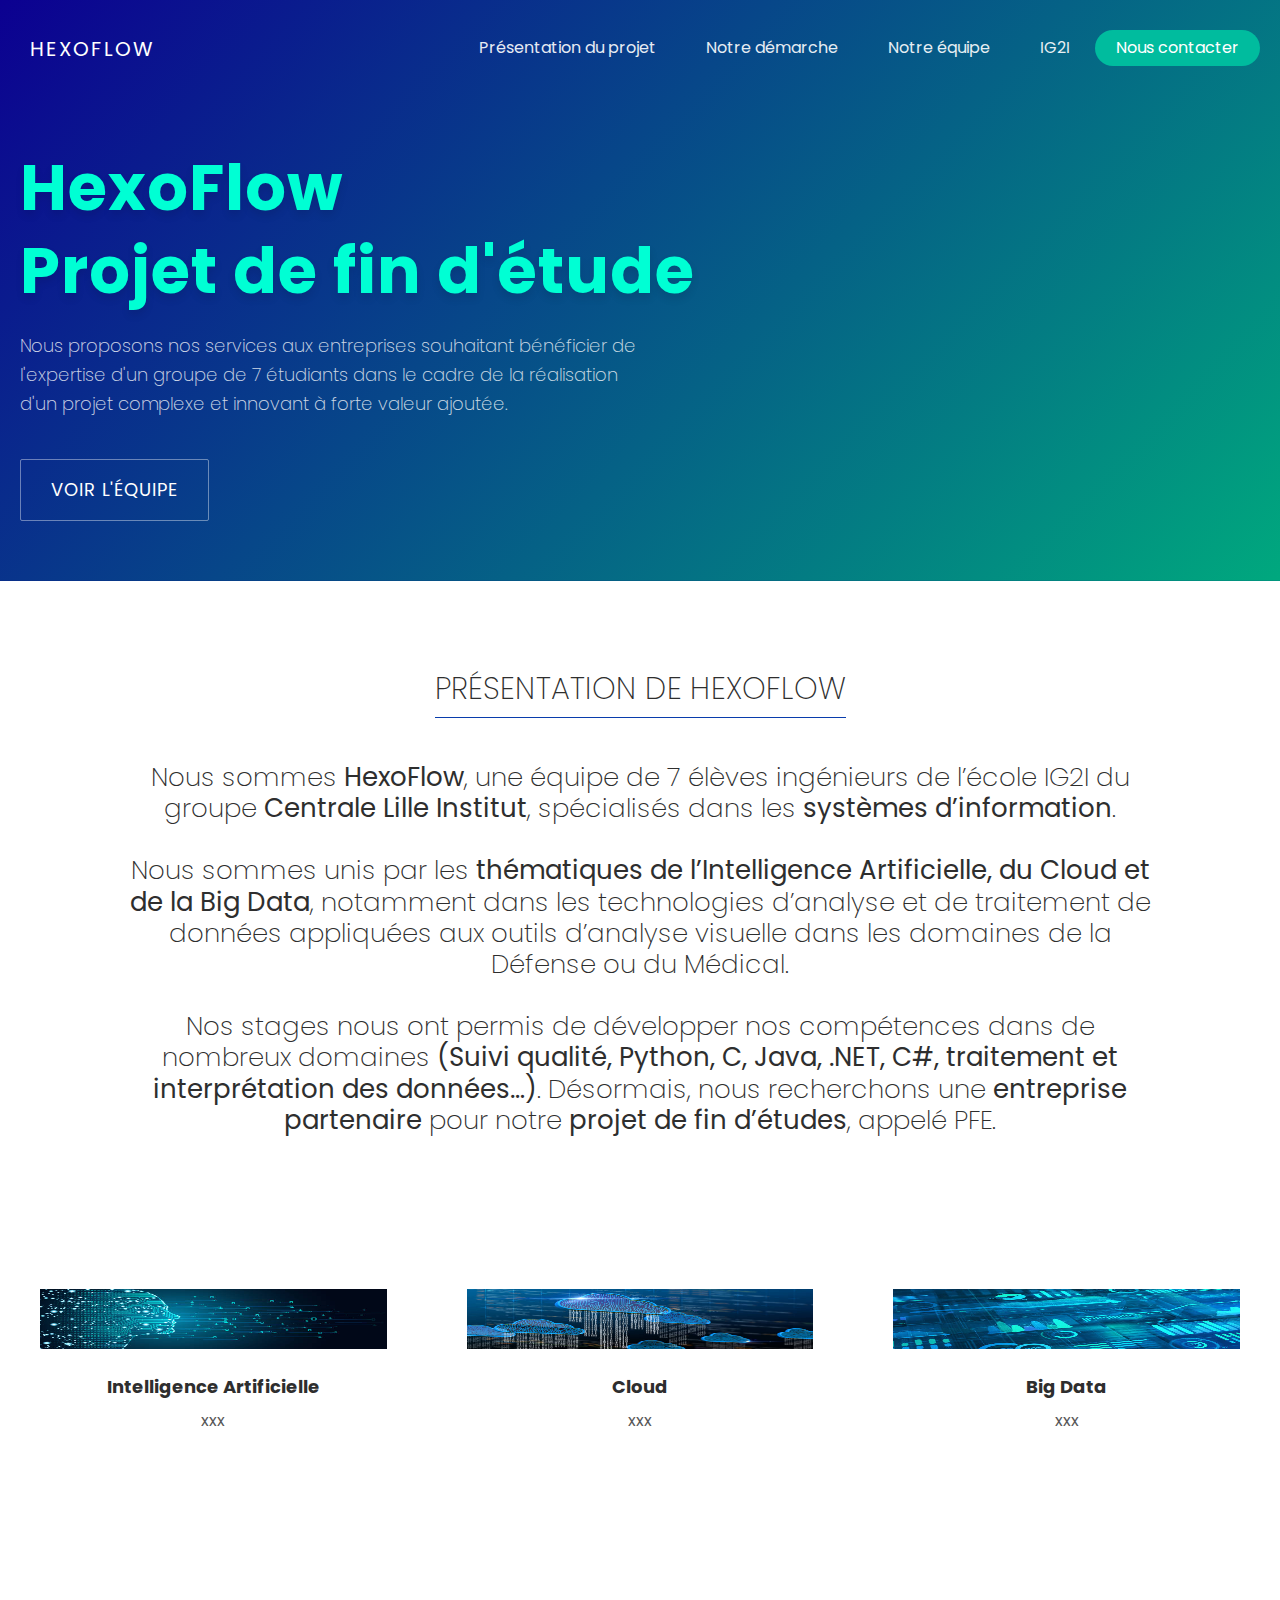
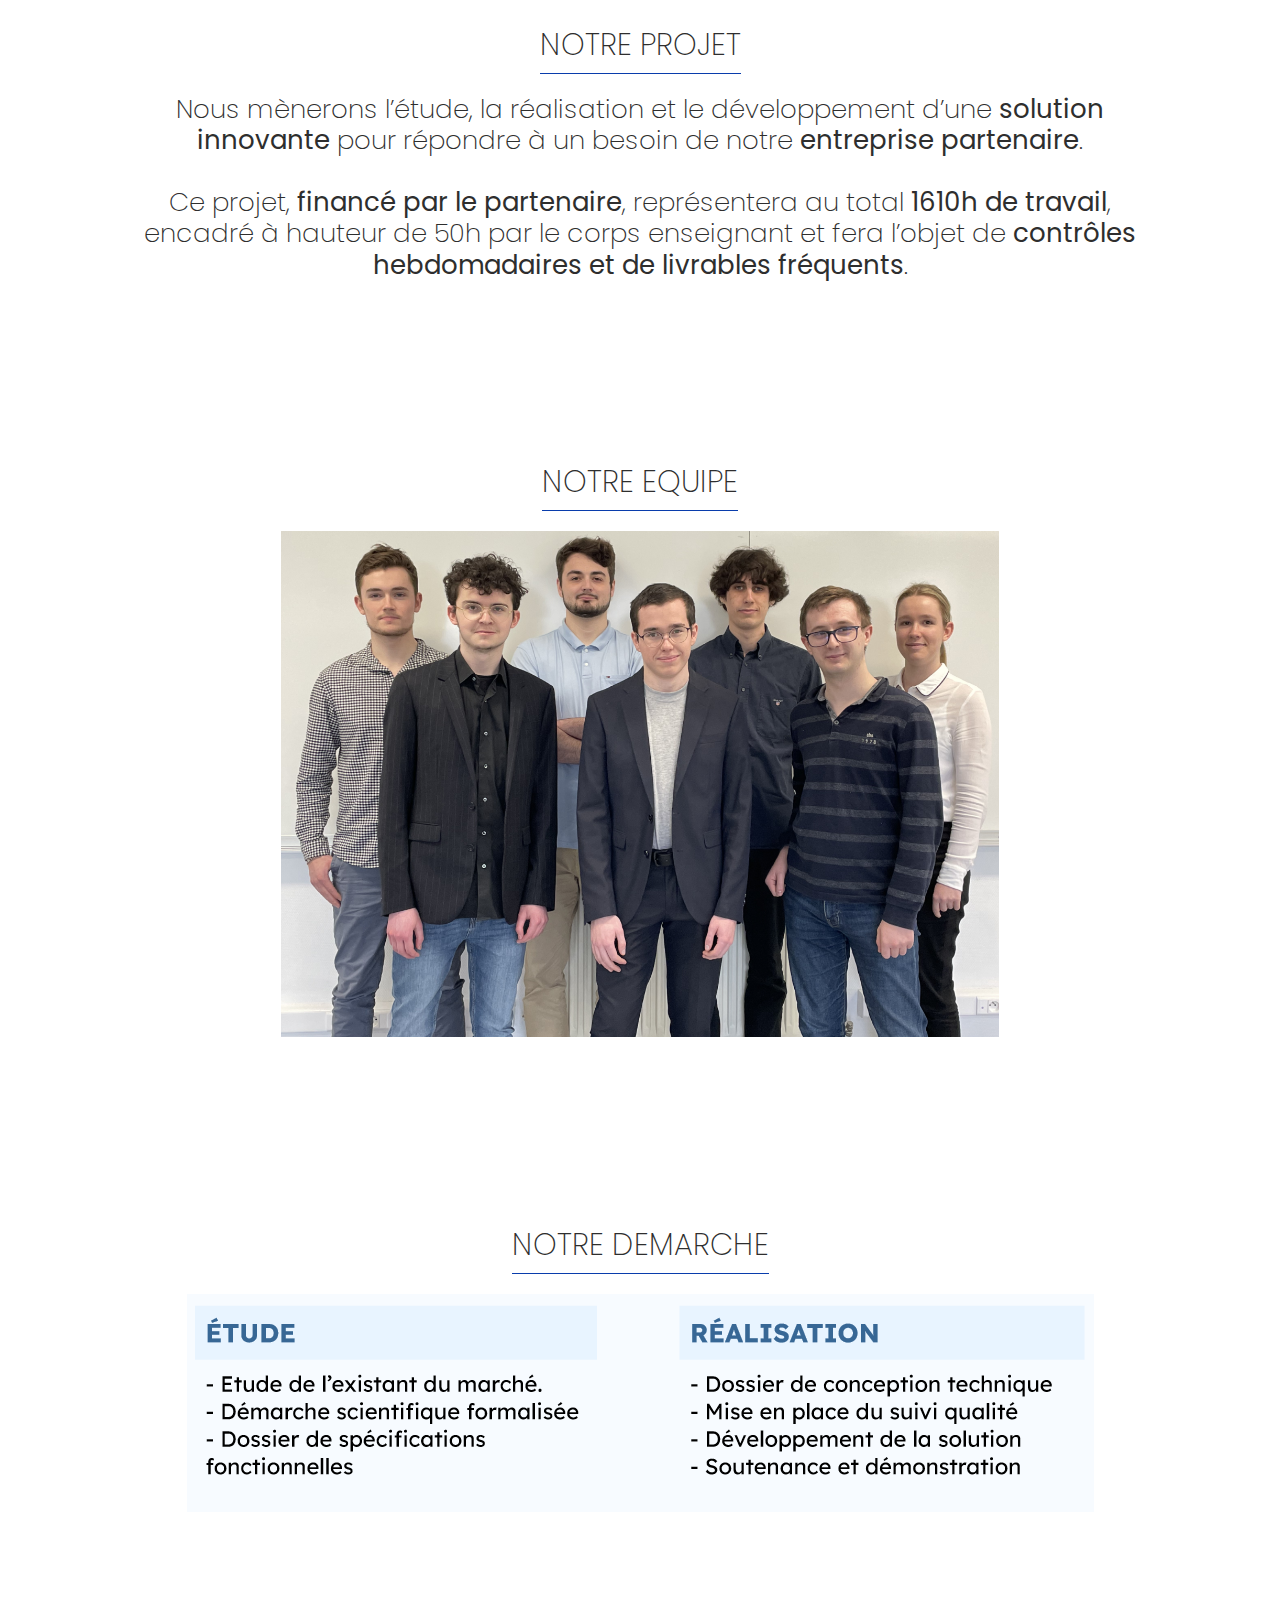
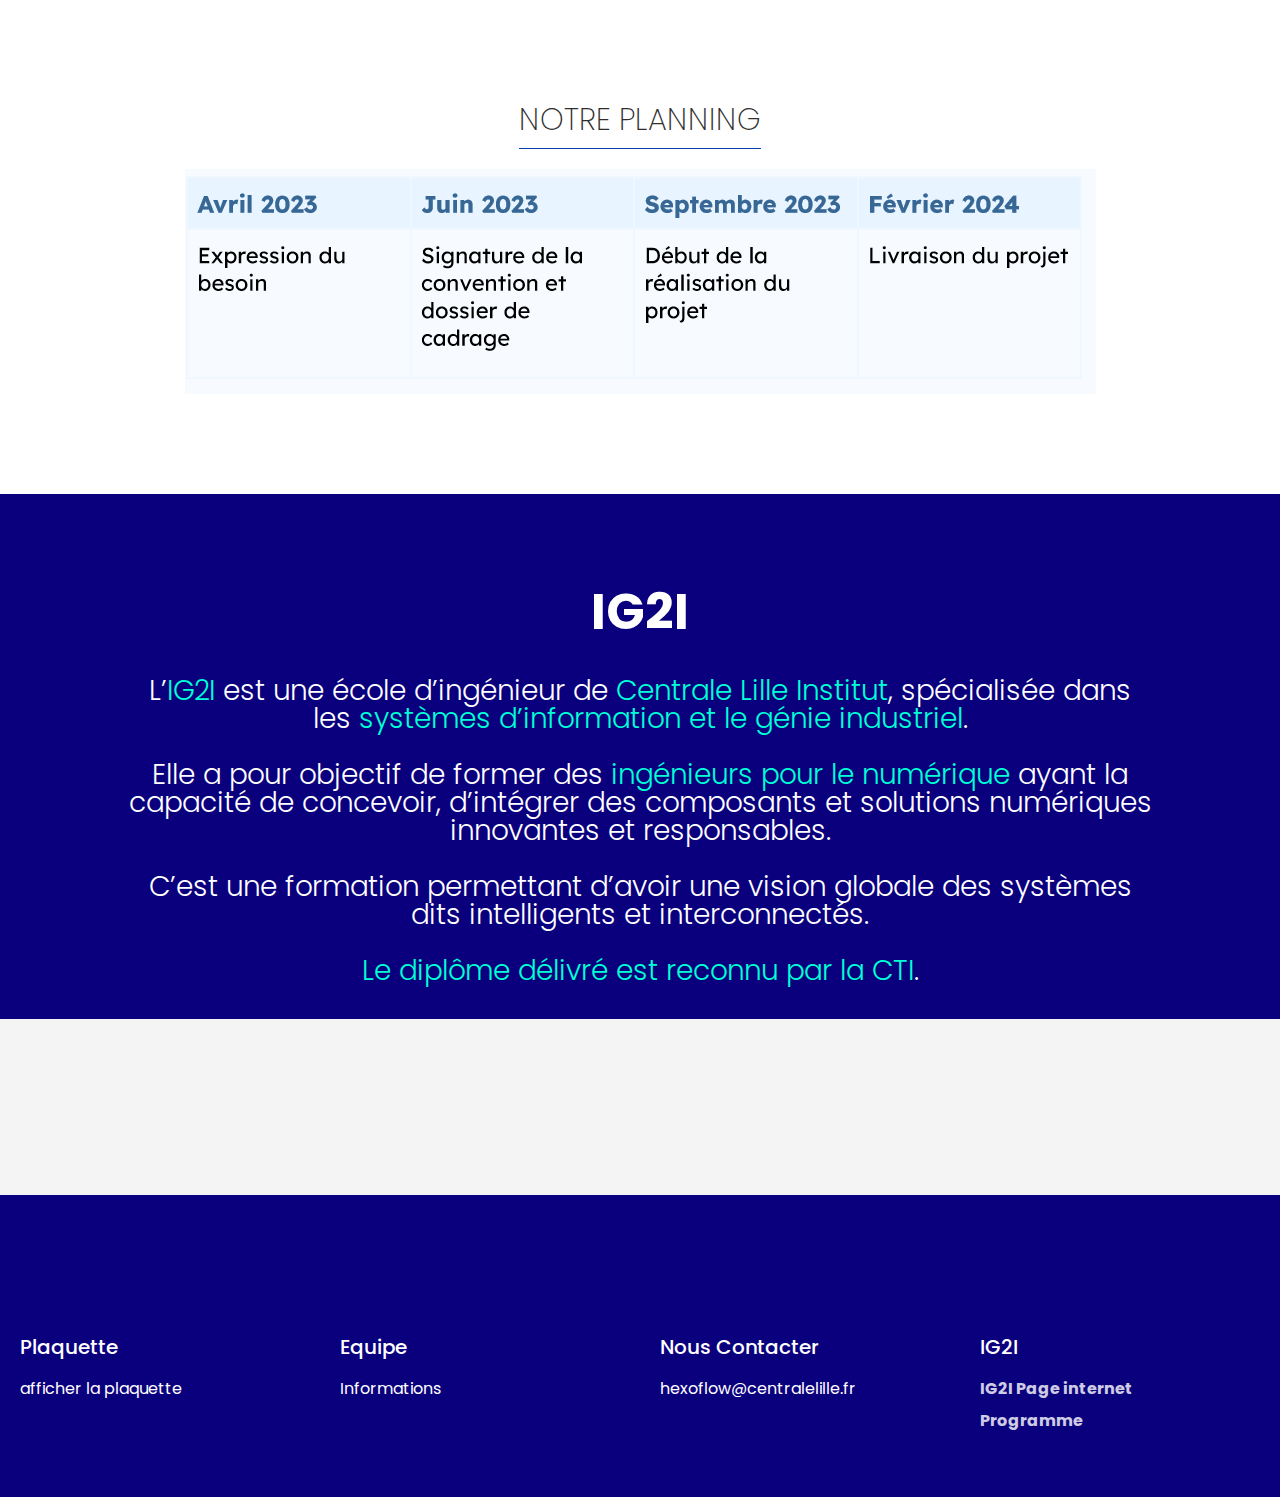
==== dev-space/index.html @ 66f9d8d3 "image modif" ====
<!DOCTYPE html>
<html lang="en">

<head>
    <meta name="generator" content="Hugo 0.48" />
    <meta charset="utf-8">
    <meta name="robots" content="index, follow">
    <meta name="viewport" content="width=device-width, initial-scale=1.0, shrink-to-fit=no">
    <meta http-equiv="x-ua-compatible" content="ie=edge">
    <title>Hexoflow</title>
    <meta name="keywords" content="yeo">
    <link href="https://fonts.googleapis.com/css?family=Poppins:200,400,700" rel="stylesheet">
    <link rel="stylesheet" href="./css/spectre.css">
    <link rel="stylesheet" href="./css/spectre-icons.css">
    <link rel="stylesheet" href="./css/spectre-exp.css">
    <link rel="stylesheet" href="./css/yeo.css">
    <link rel="stylesheet" href="css/contactDialog.css">
    <script src="js/hexoflow.js"></script>
    <meta property="og:title" content="">
    <meta property="og:url" content="">
    <meta property="og:description" content="">
    <meta property="og:site_name" content="">
    <meta property="og:type" content="product">
    <meta property="og:image" content="">
</head>

<body>
    <div class="yeo-slogan">
        <div class="container yeo-header">
            <div class="columns">
                <div class="column col-12">
                    <header class="navbar">
                        <section class="navbar-section">
                            <a class="navbar-brand logo" href="./">
                                <img class="logo-img" src="./images_template_template/logo.svg" alt=""><span>Hexoflow</span>
                            </a>
                        </section>
                        <section class="navbar-section hide-sm">
                            <a class="btn btn-link" href="#pres">Présentation du projet</a>
                            <a class="btn btn-link" href="#Demarche">Notre démarche</a>
                            <a class="btn btn-link" onclick="window.location.href='equipe_infos.html';">Notre équipe</a>
                            <a class="btn btn-link" href="#IG2I">IG2I</a>
                            <a class="btn btn-primary btn-hire-me" href="#" >Nous contacter</a>
                        </section>
                    </header>
                </div>
            </div>
        </div>
        <div class="container slogan">
            <div class="columns">
                <div class="column col-7 col-sm-12">
                    <div class="slogan-content">
                        <h1>
                            <span class="slogan-bold">HexoFlow</span>
                            <span class="slogan-bold">Projet de fin d'étude</span>
                        </h1>
                        <p>Nous proposons nos services aux entreprises souhaitant bénéficier de l'expertise d'un groupe de 7 étudiants
                            dans le cadre de la réalisation d'un projet complexe et innovant à forte valeur ajoutée.</p>
                        <a class="btn btn-primary btn-lg btn-start" onclick="window.location.href='equipe_infos.html';">Voir l'équipe</a>
                    </div>
                </div>
                <div class="column col-5 hide-sm">
                    <!-- logo page principale -->
                </div>
                </div>
            </div>
        </div>


        <div class="yeo-open-source" id="pres">
            <div class="container yeo-body">
                <div class="columns">
                    <div class="column col-12">
                        <h2 class="feature-title-txt">PRÉSENTATION DE HEXOFLOW</h2>
                    </div>
                    <div class="column col-10 centered col-sm-12">
                        <img class="open-source-img" src="" alt="">
                        <h2 class="open-source-feature-txt">
                            Nous sommes <strong>HexoFlow</strong>, une équipe de 7 élèves ingénieurs de l’école IG2I du groupe <strong>Centrale Lille Institut</strong>, spécialisés dans les <strong>systèmes d’information</strong>. 
                            <br />
                            <br />
                            Nous sommes unis par les <strong>thématiques de l’Intelligence Artificielle, du Cloud et de la Big Data</strong>, notamment dans les technologies d’analyse et de traitement de données appliquées aux outils d’analyse visuelle dans les domaines de la Défense ou du Médical.
                            <br />
                            <br />
                            Nos stages nous ont permis de développer nos compétences dans de nombreux domaines <strong>(Suivi qualité, Python, C, Java, .NET, C#, traitement et interprétation des données…)</strong>. Désormais, nous recherchons une <strong>entreprise partenaire</strong> pour notre <strong>projet de fin d’études</strong>, appelé PFE.
                        </h2>
                    </div>
                </div>
            </div>
        </div>

        
        <div class="yeo-do">
            <div class="container yeo-body">
                <div class="columns">
                    <div class="column col-4 col-sm-12">
                        <div class="yeo-do-content">
                            <img src="images/template/IA2.jpg" class="image-information" alt="">
                            <h3>Intelligence Artificielle</h3>
                            <p>xxx</p>
                        </div>
                    </div>
                    <div class="column col-4 col-sm-12">
                        <div class="yeo-do-content">
                            <img src="images/template/Cloud.jpg" class="image-information" alt="">
                            <h3>Cloud</h3>
                            <p>xxx</p>
                        </div>
                    </div>
                    <div class="column col-4 col-sm-12">
                        <div class="yeo-do-content">
                            <img src="images/template/BigData.jpg" class="image-information" alt="">
                            <h3>Big Data</h3>
                            <p>xxx</p>
                        </div>
                    </div>
                </div>
            </div>
        </div>
        
        <div class="yeo-open-source">
            <div class="container yeo-body">
                <div class="columns">
                    <div class="column col-12">
                        <h2 class="feature-title-txt">NOTRE PROJET</h2>
                    </div>
                    <div class="column col-10 centered col-sm-12">
                        <h2 class="open-source-feature-txt">
                            Nous mènerons l’étude, la réalisation et le développement d’une <strong>solution innovante</strong> pour répondre à un besoin de notre <strong>entreprise partenaire</strong>.
                            <br />
                            <br />
                            Ce projet, <strong>financé par le partenaire</strong>, représentera au total <strong>1610h de travail</strong>, encadré à hauteur de 50h par le corps enseignant et fera l’objet de <strong>contrôles hebdomadaires et de livrables fréquents</strong>.
                        </h2>
                    </div>
                </div>
            </div>
        </div>

        <div class="yeo-open-source">
            <div class="container yeo-body">
                <div class="columns">
                    <div class="column col-12">
                        <h2 class="feature-title-txt">NOTRE EQUIPE</h2>
                    </div>
                    <div class="column col-10 centered col-sm-12">
                        <h2 class="open-source-feature-txt">
                            <img height="70%" width="70%" src="images/photo_equipes/groupe.png" onclick="window.location.href='equipe_infos.html';" alt="equipe_infos.html">
                        </h2>
                    </div>
                </div>
            </div>
        </div>

        <div class="yeo-open-source" id="Demarche">
            <div class="container yeo-body">
                <div class="columns">
                    <div class="column col-12">
                        <h2 class="feature-title-txt">NOTRE DEMARCHE</h2>
                    </div>
                    <div class="column col-10 centered col-sm-12">
                        <h2 class="open-source-feature-txt">
                            <img class="open-source-img" src="images/information/Demarche.PNG" alt="">                       
                        </h2>
                    </div>
                </div>
            </div>
        </div>
        <div class="yeo-open-source">
            <div class="container yeo-body">
                <div class="columns">
                    <div class="column col-12">
                        <h2 class="feature-title-txt">NOTRE PLANNING</h2>
                    </div>
                    <div class="column col-10 centered col-sm-12">
                        <h2 class="open-source-feature-txt">
                            <img class="open-source-img" src="images/information/Planning.PNG" alt="">                        
                        </h2>
                    </div>
                </div>
            </div>
        </div>

        <div class="yeo-work" id="IG2I">
            <div class="container yeo-body">
                <div class="columns">
                    <div class="column col-12 col-sm-12">
                        <a style="font-size: 50px; color: white; font-weight: bold" class="name" href="https://ig2i.centralelille.fr/">IG2I</a>
                    </div>
                    <div class="column col-10 col-sm-12 centered">
                        <h2 class="yeo-work-feature-IG2I">
                          <br />
                          L’<span class="yeo-work-feature-bold">IG2I</span> est une école d’ingénieur de <span class="yeo-work-feature-bold">Centrale Lille Institut</span>, spécialisée dans les <span class="yeo-work-feature-bold">systèmes d’information et le génie industriel</span>. 
                          <br />
                          <br />
                          Elle a pour objectif de former des <span class="yeo-work-feature-bold">ingénieurs pour le numérique</span> ayant la capacité de concevoir, d’intégrer des composants et solutions numériques innovantes et responsables. 
                          <br />
                          <br />
                          C’est une formation permettant d’avoir une vision globale des systèmes dits intelligents et interconnectés. 
                          <br />
                          <br />
                          <span class="yeo-work-feature-bold">Le diplôme délivré est reconnu par la CTI</span>.
                        </h2>
                    </div>
                </div>
            </div>
        </div>
        <div class="yeo-client">
            <div class="container yeo-client-list">
                <div class="columns">
                    <div class="column col-12">
                        <br />
                        <br />
                        <br />
                        <br />
                        <!--
                        <h3 class="feature-title">
                            Les entreprises qui ont déjà fait confiance aux étudiants de l'école
                        </h3>
                        <div class="client-logo">
                            <a href="#" target="_blank">
                                <img src="./images_template/algolia.svg" height="40px" alt="">
                            </a>
                            <a href="#" target="_blank">
                                <img src="./images_template/lapa-logo.svg" height="40px" alt="">
                            </a>
                            <a href="#" target="_blank">
                                <img src="./images_template/hugo.svg" height="40px" alt="">
                            </a>
                            <a href="#" target="_blank">
                                <img src="./images_template/codecademy.svg" height="40px" alt="">
                            </a>
                            <a href="#" target="_blank">
                                <img src="./images_template/aws.svg" height="40px" alt="">
                            </a>
                            <a href="#" target="_blank">
                                <img src="./images_template/stripe.svg" height="40px" alt="">
                            </a>
                        </div>
                    -->
                    </div>
                </div>
            </div>
        </div>
        <div class="yeo-price" id="IG2I">
            <div class="container yeo-body  col-sm-12">
                <div class="columns">
                </div>
            </div>
        </div>

        <!-- FOOTER DIV -->
        <div class="yeo-footer">
            <div class="container">
                <div class="columns">
                    <div class="column col-3 col-sm-6">
                        <div class="yeo-footer-content">
                            <h4>Plaquette</h4>
                            <ul class="nav">
                                <li class="nav-item">
                                    <p style="cursor: pointer" onclick="openPlaquette()">afficher la plaquette</p>
                                </li>
                            </ul>
                        </div>
                    </div>
                    <div class="column col-3 col-sm-6">
                        <div class="yeo-footer-content">
                            <h4>Equipe</h4>
                            <ul class="nav">
                                <li class="nav-item">
                                    <p style="cursor: pointer" onclick="window.location.href='equipe_infos.html';">Informations </p>
                                </li>

                            </ul>
                        </div>
                    </div>

                    <div class="column col-3 col-sm-6">
                        <div class="yeo-footer-content">
                            <h4>Nous Contacter</h4>
                            <ul class="nav">
                                <li class="nav-item">
                                    <p>hexoflow@centralelille.fr</p>
                                </li>
                            </ul>
                        </div>
                    </div>

                    <div class="column col-3 col-sm-6">
                        <div class="yeo-footer-content">
                            <h4>IG2I</h4>
                            <ul class="nav">
                                <li class="nav-item">
                                    <a style="font-weight: bold" href="https://ig2i.centralelille.fr/"> IG2I Page internet </a>
                                </li>
                                <li class="nav-item">
                                    <a style="font-weight: bold" href="https://ig2i.centralelille.fr/ig2i/tronc-commun/"> Programme </a>
                                </li>
                            </ul>
                        </div>
                    </div>
                </div>
            </div>
        </div>

    <!-- jquery -->
    <script src="https://code.jquery.com/jquery-3.4.1.slim.min.js" integrity="sha384-J6qa4849blE2+poT4WnyKhv5vZF5SrPo0iEjwBvKU7imGFAV0wwj1yYfoRSJoZ+n" crossorigin="anonymous"></script>
    <script src="https://cdn.jsdelivr.net/npm/popper.js@1.16.0/dist/umd/popper.min.js" integrity="sha384-Q6E9RHvbIyZFJoft+2mJbHaEWldlvI9IOYy5n3zV9zzTtmI3UksdQRVvoxMfooAo" crossorigin="anonymous"></script>
    <script src="https://stackpath.bootstrapcdn.com/bootstrap/4.4.1/js/bootstrap.min.js" integrity="sha384-wfSDF2E50Y2D1uUdj0O3uMBJnjuUD4Ih7YwaYd1iqfktj0Uod8GCExl3Og8ifwB6" crossorigin="anonymous"></script>

</body>

</html>
---- dev-space/css/spectre-icons.css ----
/*! Spectre.css Icons v0.5.3 | MIT License | github.com/picturepan2/spectre */
.icon {
  box-sizing: border-box;
  display: inline-block;
  font-size: inherit;
  font-style: normal;
  height: 1em;
  position: relative;
  text-indent: -9999px;
  vertical-align: middle;
  width: 1em;
}

.icon::before,
.icon::after {
  display: block;
  left: 50%;
  position: absolute;
  top: 50%;
  transform: translate(-50%, -50%);
}

.icon.icon-2x {
  font-size: 1.6rem;
}

.icon.icon-3x {
  font-size: 2.4rem;
}

.icon.icon-4x {
  font-size: 3.2rem;
}

.accordion .icon,
.btn .icon,
.toast .icon,
.menu .icon {
  vertical-align: -10%;
}

.btn-lg .icon {
  vertical-align: -15%;
}

.icon-arrow-down::before,
.icon-arrow-left::before,
.icon-arrow-right::before,
.icon-arrow-up::before,
.icon-downward::before,
.icon-back::before,
.icon-forward::before,
.icon-upward::before {
  border: .1rem solid currentColor;
  border-bottom: 0;
  border-right: 0;
  content: "";
  height: .65em;
  width: .65em;
}

.icon-arrow-down::before {
  transform: translate(-50%, -75%) rotate(225deg);
}

.icon-arrow-left::before {
  transform: translate(-25%, -50%) rotate(-45deg);
}

.icon-arrow-right::before {
  transform: translate(-75%, -50%) rotate(135deg);
}

.icon-arrow-up::before {
  transform: translate(-50%, -25%) rotate(45deg);
}

.icon-back::after,
.icon-forward::after {
  background: currentColor;
  content: "";
  height: .1rem;
  width: .8em;
}

.icon-downward::after,
.icon-upward::after {
  background: currentColor;
  content: "";
  height: .8em;
  width: .1rem;
}

.icon-back::after {
  left: 55%;
}

.icon-back::before {
  transform: translate(-50%, -50%) rotate(-45deg);
}

.icon-downward::after {
  top: 45%;
}

.icon-downward::before {
  transform: translate(-50%, -50%) rotate(-135deg);
}

.icon-forward::after {
  left: 45%;
}

.icon-forward::before {
  transform: translate(-50%, -50%) rotate(135deg);
}

.icon-upward::after {
  top: 55%;
}

.icon-upward::before {
  transform: translate(-50%, -50%) rotate(45deg);
}

.icon-caret::before {
  border-left: .3em solid transparent;
  border-right: .3em solid transparent;
  border-top: .3em solid currentColor;
  content: "";
  height: 0;
  transform: translate(-50%, -25%);
  width: 0;
}

.icon-menu::before {
  background: currentColor;
  box-shadow: 0 -.35em, 0 .35em;
  content: "";
  height: .1rem;
  width: 100%;
}

.icon-apps::before {
  background: currentColor;
  box-shadow: -.35em -.35em, -.35em 0, -.35em .35em, 0 -.35em, 0 .35em, .35em -.35em, .35em 0, .35em .35em;
  content: "";
  height: 3px;
  width: 3px;
}

.icon-resize-horiz::before,
.icon-resize-horiz::after,
.icon-resize-vert::before,
.icon-resize-vert::after {
  border: .1rem solid currentColor;
  border-bottom: 0;
  border-right: 0;
  content: "";
  height: .45em;
  width: .45em;
}

.icon-resize-horiz::before,
.icon-resize-vert::before {
  transform: translate(-50%, -90%) rotate(45deg);
}

.icon-resize-horiz::after,
.icon-resize-vert::after {
  transform: translate(-50%, -10%) rotate(225deg);
}

.icon-resize-horiz::before {
  transform: translate(-90%, -50%) rotate(-45deg);
}

.icon-resize-horiz::after {
  transform: translate(-10%, -50%) rotate(135deg);
}

.icon-more-horiz::before,
.icon-more-vert::before {
  background: currentColor;
  border-radius: 50%;
  box-shadow: -.4em 0, .4em 0;
  content: "";
  height: 3px;
  width: 3px;
}

.icon-more-vert::before {
  box-shadow: 0 -.4em, 0 .4em;
}

.icon-plus::before,
.icon-minus::before,
.icon-cross::before {
  background: currentColor;
  content: "";
  height: .1rem;
  width: 100%;
}

.icon-plus::after,
.icon-cross::after {
  background: currentColor;
  content: "";
  height: 100%;
  width: .1rem;
}

.icon-cross::before {
  width: 100%;
}

.icon-cross::after {
  height: 100%;
}

.icon-cross::before,
.icon-cross::after {
  transform: translate(-50%, -50%) rotate(45deg);
}

.icon-check::before {
  border: .1rem solid currentColor;
  border-right: 0;
  border-top: 0;
  content: "";
  height: .5em;
  transform: translate(-50%, -75%) rotate(-45deg); 
  width: .9em;
}

.icon-stop {
  border: .1rem solid currentColor;
  border-radius: 50%;
}

.icon-stop::before {
  background: currentColor;
  content: "";
  height: .1rem;
  transform: translate(-50%, -50%) rotate(45deg);
  width: 1em;
}

.icon-shutdown {
  border: .1rem solid currentColor;
  border-radius: 50%;
  border-top-color: transparent;
}

.icon-shutdown::before {
  background: currentColor;
  content: "";
  height: .5em;
  top: .1em;
  width: .1rem;
}

.icon-refresh::before {
  border: .1rem solid currentColor;
  border-radius: 50%;
  border-right-color: transparent;
  content: "";
  height: 1em;
  width: 1em;
}

.icon-refresh::after {
  border: .2em solid currentColor;
  border-left-color: transparent;
  border-top-color: transparent;
  content: "";
  height: 0;
  left: 80%;
  top: 20%;
  width: 0;
}

.icon-search::before {
  border: .1rem solid currentColor;
  border-radius: 50%;
  content: "";
  height: .75em;
  left: 5%;
  top: 5%;
  transform: translate(0, 0) rotate(45deg);
  width: .75em;
}

.icon-search::after {
  background: currentColor;
  content: "";
  height: .1rem;
  left: 80%;
  top: 80%;
  transform: translate(-50%, -50%) rotate(45deg);
  width: .4em;
}

.icon-edit::before {
  border: .1rem solid currentColor;
  content: "";
  height: .4em;
  transform: translate(-40%, -60%) rotate(-45deg);
  width: .85em;
}

.icon-edit::after {
  border: .15em solid currentColor;
  border-right-color: transparent;
  border-top-color: transparent;
  content: "";
  height: 0;
  left: 5%;
  top: 95%;
  transform: translate(0, -100%);
  width: 0;
}

.icon-delete::before {
  border: .1rem solid currentColor;
  border-bottom-left-radius: .1rem;
  border-bottom-right-radius: .1rem;
  border-top: 0;
  content: "";
  height: .75em;
  top: 60%;
  width: .75em;
}

.icon-delete::after {
  background: currentColor;
  box-shadow: -.25em .2em, .25em .2em;
  content: "";
  height: .1rem;
  top: .05rem;
  width: .5em;
}

.icon-share {
  border: .1rem solid currentColor;
  border-radius: .1rem;
  border-right: 0;
  border-top: 0;
}

.icon-share::before {
  border: .1rem solid currentColor;
  border-left: 0;
  border-top: 0;
  content: "";
  height: .4em;
  left: 100%;
  top: .25em;
  transform: translate(-125%, -50%) rotate(-45deg);
  width: .4em;
}

.icon-share::after {
  border: .1rem solid currentColor;
  border-bottom: 0;
  border-radius: 75% 0;
  border-right: 0;
  content: "";
  height: .5em;
  width: .6em;
}

.icon-flag::before {
  background: currentColor;
  content: "";
  height: 1em;
  left: 15%;
  width: .1rem;
}

.icon-flag::after {
  border: .1rem solid currentColor;
  border-bottom-right-radius: .1rem;
  border-left: 0;
  border-top-right-radius: .1rem;
  content: "";
  height: .65em;
  left: 60%;
  top: 35%;
  width: .8em;
}

.icon-bookmark::before {
  border: .1rem solid currentColor;
  border-bottom: 0;
  border-top-left-radius: .1rem;
  border-top-right-radius: .1rem;
  content: "";
  height: .9em;
  width: .8em;
}

.icon-bookmark::after {
  border: .1rem solid currentColor;
  border-bottom: 0;
  border-left: 0;
  border-radius: .1rem;
  content: "";
  height: .5em;
  transform: translate(-50%, 35%) rotate(-45deg) skew(15deg, 15deg);
  width: .5em;
}

.icon-download,
.icon-upload {
  border-bottom: .1rem solid currentColor;
}

.icon-download::before,
.icon-upload::before {
  border: .1rem solid currentColor;
  border-bottom: 0;
  border-right: 0;
  content: "";
  height: .5em;
  transform: translate(-50%, -60%) rotate(-135deg); 
  width: .5em;
}

.icon-download::after,
.icon-upload::after {
  background: currentColor;
  content: "";
  height: .6em;
  top: 40%;
  width: .1rem;
}

.icon-upload::before {
  transform: translate(-50%, -60%) rotate(45deg);
}

.icon-upload::after {
  top: 50%;
}

.icon-time {
  border: .1rem solid currentColor;
  border-radius: 50%;
}

.icon-time::before {
  background: currentColor;
  content: "";
  height: .4em;
  transform: translate(-50%, -75%);
  width: .1rem;
}

.icon-time::after {
  background: currentColor;
  content: "";
  height: .3em;
  transform: translate(-50%, -75%) rotate(90deg);
  transform-origin: 50% 90%;
  width: .1rem;
}

.icon-mail::before {
  border: .1rem solid currentColor;
  border-radius: .1rem;
  content: "";
  height: .8em;
  width: 1em;
}

.icon-mail::after {
  border: .1rem solid currentColor;
  border-right: 0;
  border-top: 0;
  content: "";
  height: .5em;
  transform: translate(-50%, -90%) rotate(-45deg) skew(10deg, 10deg);
  width: .5em;
}

.icon-people::before {
  border: .1rem solid currentColor;
  border-radius: 50%;
  content: "";
  height: .45em;
  top: 25%;
  width: .45em;
}

.icon-people::after {
  border: .1rem solid currentColor;
  border-radius: 50% 50% 0 0;
  content: "";
  height: .4em;
  top: 75%;
  width: .9em;
}

.icon-message {
  border: .1rem solid currentColor;
  border-bottom: 0;
  border-radius: .1rem;
  border-right: 0;
}

.icon-message::before {
  border: .1rem solid currentColor;
  border-bottom-right-radius: .1rem;
  border-left: 0;
  border-top: 0;
  content: "";
  height: .8em;
  left: 65%;
  top: 40%;
  width: .7em;
}

.icon-message::after {
  background: currentColor;
  border-radius: .1rem;
  content: "";
  height: .3em;
  left: 10%;
  top: 100%;
  transform: translate(0, -90%) rotate(45deg);
  width: .1rem;
}

.icon-photo {
  border: .1rem solid currentColor;
  border-radius: .1rem;
}

.icon-photo::before {
  border: .1rem solid currentColor;
  border-radius: 50%;
  content: "";
  height: .25em;
  left: 35%;
  top: 35%;
  width: .25em;
}

.icon-photo::after {
  border: .1rem solid currentColor;
  border-bottom: 0;
  border-left: 0;
  content: "";
  height: .5em;
  left: 60%;
  transform: translate(-50%, 25%) rotate(-45deg);
  width: .5em;
}

.icon-link::before,
.icon-link::after {
  border: .1rem solid currentColor;
  border-radius: 5em 0 0 5em;
  border-right: 0;
  content: "";
  height: .5em;
  width: .75em;
}

.icon-link::before {
  transform: translate(-70%, -45%) rotate(-45deg);
}

.icon-link::after {
  transform: translate(-30%, -55%) rotate(135deg);
}

.icon-location::before {
  border: .1rem solid currentColor;
  border-radius: 50% 50% 50% 0;
  content: "";
  height: .8em;
  transform: translate(-50%, -60%) rotate(-45deg);
  width: .8em;
}

.icon-location::after {
  border: .1rem solid currentColor;
  border-radius: 50%;
  content: "";
  height: .2em;
  transform: translate(-50%, -80%);
  width: .2em;
}

.icon-emoji {
  border: .1rem solid currentColor;
  border-radius: 50%;
}

.icon-emoji::before {
  border-radius: 50%;
  box-shadow: -.17em -.15em, .17em -.15em;
  content: "";
  height: .1em;
  width: .1em;
}

.icon-emoji::after {
  border: .1rem solid currentColor;
  border-bottom-color: transparent;
  border-radius: 50%;
  border-right-color: transparent;
  content: "";
  height: .5em;
  transform: translate(-50%, -40%) rotate(-135deg);
  width: .5em;
}
---- dev-space/css/spectre-exp.css ----
/*! Spectre.css Experimentals v0.5.3 | MIT License | github.com/picturepan2/spectre */
.form-autocomplete {
  position: relative;
}

.form-autocomplete .form-autocomplete-input {
  align-content: flex-start;
  display: flex;
  display: -ms-flexbox;
  -ms-flex-line-pack: start;
  -ms-flex-wrap: wrap;
  flex-wrap: wrap;
  height: auto;
  min-height: 1.6rem;
  padding: .1rem;
}

.form-autocomplete .form-autocomplete-input.is-focused {
  border-color: #5755d9; 
  box-shadow: 0 0 0 .1rem rgba(87, 85, 217, .2);
}

.form-autocomplete .form-autocomplete-input .form-input {
  border-color: transparent;
  box-shadow: none;
  display: inline-block;
  -ms-flex: 1 0 auto;
  flex: 1 0 auto;
  height: 1.2rem;
  line-height: .8rem;
  margin: .1rem;
  width: auto;
}

.form-autocomplete .menu {
  left: 0;
  position: absolute;
  top: 100%;
  width: 100%;
}

.form-autocomplete.autocomplete-oneline .form-autocomplete-input {
  -ms-flex-wrap: nowrap;
  flex-wrap: nowrap;
  overflow-x: auto;
}

.form-autocomplete.autocomplete-oneline .chip {
  -ms-flex: 1 0 auto;
  flex: 1 0 auto;
}

.calendar {
  border: .05rem solid #e7e9ed;
  border-radius: .1rem;
  display: block;
  min-width: 280px;
}

.calendar .calendar-nav {
  align-items: center;
  background: #f8f9fa;
  border-top-left-radius: .1rem;
  border-top-right-radius: .1rem;
  display: flex;
  display: -ms-flexbox;
  -ms-flex-align: center;
  font-size: .9rem;
  padding: .4rem;
}

.calendar .calendar-header,
.calendar .calendar-body {
  display: flex;
  display: -ms-flexbox;
  -ms-flex-pack: center;
  -ms-flex-wrap: wrap;
  flex-wrap: wrap;
  justify-content: center;
  padding: .4rem 0;
}

.calendar .calendar-header .calendar-date,
.calendar .calendar-body .calendar-date {
  -ms-flex: 0 0 14.28%;
  flex: 0 0 14.28%;
  max-width: 14.28%;
}

.calendar .calendar-header {
  background: #f8f9fa;
  border-bottom: .05rem solid #e7e9ed;
  color: #acb3c2;
  font-size: .7rem;
  text-align: center;
}

.calendar .calendar-body {
  color: #667189;
}

.calendar .calendar-date {
  border: 0;
  padding: .2rem;
}

.calendar .calendar-date .date-item {
  -webkit-appearance: none;
  -moz-appearance: none;
  appearance: none;
  background: transparent;
  border: .05rem solid transparent;
  border-radius: 50%;
  color: #667189;
  cursor: pointer;
  font-size: .7rem;
  height: 1.4rem;
  line-height: 1rem;
  outline: none;
  padding: .1rem;
  position: relative;
  text-align: center;
  text-decoration: none;
  transition: all .2s ease;
  vertical-align: middle;
  white-space: nowrap;
  width: 1.4rem;
}

.calendar .calendar-date .date-item.date-today {
  border-color: #e5e5f9;
  color: #5755d9;
}

.calendar .calendar-date .date-item:focus {
  box-shadow: 0 0 0 .1rem rgba(87, 85, 217, .2);
}

.calendar .calendar-date .date-item:focus,
.calendar .calendar-date .date-item:hover {
  background: #fefeff;
  border-color: #e5e5f9;
  color: #5755d9;
  text-decoration: none;
}

.calendar .calendar-date .date-item:active,
.calendar .calendar-date .date-item.active {
  background: #4b48d6;
  border-color: #3634d2;
  color: #fff;
}

.calendar .calendar-date .date-item.badge::after {
  position: absolute;
  right: 3px;
  top: 3px;
  transform: translate(50%, -50%);
}

.calendar .calendar-date .date-item:disabled,
.calendar .calendar-date .date-item.disabled,
.calendar .calendar-date .calendar-event:disabled,
.calendar .calendar-date .calendar-event.disabled {
  cursor: default;
  opacity: .25;
  pointer-events: none;
}

.calendar .calendar-date.prev-month .date-item,
.calendar .calendar-date.prev-month .calendar-event,
.calendar .calendar-date.next-month .date-item,
.calendar .calendar-date.next-month .calendar-event {
  opacity: .25;
}

.calendar .calendar-range {
  position: relative;
}

.calendar .calendar-range::before {
  background: #f1f1fc;
  content: "";
  height: 1.4rem;
  left: 0;
  position: absolute;
  right: 0;
  top: 50%;
  transform: translateY(-50%);
}

.calendar .calendar-range.range-start::before {
  left: 50%;
}

.calendar .calendar-range.range-end::before {
  right: 50%;
}

.calendar .calendar-range.range-start .date-item,
.calendar .calendar-range.range-end .date-item {
  background: #4b48d6;
  border-color: #3634d2;
  color: #fff;
}

.calendar .calendar-range .date-item {
  color: #5755d9;
}

.calendar.calendar-lg .calendar-body {
  padding: 0;
}

.calendar.calendar-lg .calendar-body .calendar-date {
  border-bottom: .05rem solid #e7e9ed;
  border-right: .05rem solid #e7e9ed;
  display: flex;
  display: -ms-flexbox;
  -ms-flex-direction: column;
  flex-direction: column;
  height: 5.5rem;
  padding: 0;
}

.calendar.calendar-lg .calendar-body .calendar-date:nth-child(7n) {
  border-right: 0;
}

.calendar.calendar-lg .calendar-body .calendar-date:nth-last-child(-n+7) {
  border-bottom: 0;
}

.calendar.calendar-lg .date-item {
  align-self: flex-end;
  -ms-flex-item-align: end;
  height: 1.4rem;
  margin-right: .2rem;
  margin-top: .2rem;
}

.calendar.calendar-lg .calendar-range::before {
  top: 19px;
}

.calendar.calendar-lg .calendar-range.range-start::before {
  left: auto;
  width: 19px;
}

.calendar.calendar-lg .calendar-range.range-end::before {
  right: 19px;
}

.calendar.calendar-lg .calendar-events {
  flex-grow: 1;
  -ms-flex-positive: 1;
  line-height: 1;
  overflow-y: auto;
  padding: .2rem;
}

.calendar.calendar-lg .calendar-event {
  border-radius: .1rem;
  display: block;
  font-size: .7rem;
  margin: .1rem auto;
  overflow: hidden;
  padding: 3px 4px;
  text-overflow: ellipsis;
  white-space: nowrap;
}

.carousel {
  background: #f8f9fa;
  display: block;
  overflow: hidden;
  -webkit-overflow-scrolling: touch;
  position: relative;
  width: 100%;
  z-index: 1;
}

.carousel .carousel-container {
  height: 100%;
  left: 0;
  position: relative;
}

.carousel .carousel-container::before {
  content: "";
  display: block;
  padding-bottom: 56.25%;
}

.carousel .carousel-container .carousel-item {
  animation: carousel-slideout 1s ease-in-out 1;
  height: 100%;
  left: 0;
  margin: 0;
  opacity: 0;
  position: absolute;
  top: 0;
  width: 100%;
}

.carousel .carousel-container .carousel-item:hover .item-prev,
.carousel .carousel-container .carousel-item:hover .item-next {
  opacity: 1;
}

.carousel .carousel-container .item-prev,
.carousel .carousel-container .item-next {
  background: rgba(231, 233, 237, .25);
  border-color: rgba(231, 233, 237, .5);
  color: #e7e9ed;
  opacity: 0;
  position: absolute;
  top: 50%;
  transform: translateY(-50%);
  transition: all .4s ease;
  z-index: 100;
}

.carousel .carousel-container .item-prev {
  left: 1rem;
}

.carousel .carousel-container .item-next {
  right: 1rem;
}

.carousel .carousel-locator:nth-of-type(1):checked ~ .carousel-container .carousel-item:nth-of-type(1),
.carousel .carousel-locator:nth-of-type(2):checked ~ .carousel-container .carousel-item:nth-of-type(2),
.carousel .carousel-locator:nth-of-type(3):checked ~ .carousel-container .carousel-item:nth-of-type(3),
.carousel .carousel-locator:nth-of-type(4):checked ~ .carousel-container .carousel-item:nth-of-type(4) {
  animation: carousel-slidein .75s ease-in-out 1;
  opacity: 1;
  z-index: 100;
}

.carousel .carousel-locator:nth-of-type(1):checked ~ .carousel-nav .nav-item:nth-of-type(1),
.carousel .carousel-locator:nth-of-type(2):checked ~ .carousel-nav .nav-item:nth-of-type(2),
.carousel .carousel-locator:nth-of-type(3):checked ~ .carousel-nav .nav-item:nth-of-type(3),
.carousel .carousel-locator:nth-of-type(4):checked ~ .carousel-nav .nav-item:nth-of-type(4) {
  color: #e7e9ed;
}

.carousel .carousel-nav {
  bottom: .4rem;
  display: flex;
  display: -ms-flexbox;
  -ms-flex-pack: center;
  justify-content: center;
  left: 50%;
  position: absolute;
  transform: translateX(-50%);
  width: 10rem;
  z-index: 100;
}

.carousel .carousel-nav .nav-item {
  color: rgba(231, 233, 237, .5);
  display: block;
  -ms-flex: 1 0 auto;
  flex: 1 0 auto;
  height: 1.6rem;
  margin: .2rem;
  max-width: 2.5rem;
  position: relative;
}

.carousel .carousel-nav .nav-item::before {
  background: currentColor;
  content: "";
  display: block;
  height: .1rem;
  position: absolute;
  top: .5rem;
  width: 100%;
}

@keyframes carousel-slidein {
  0% {
    transform: translateX(100%);
  }
  100% {
    transform: translateX(0);
  }
}

@keyframes carousel-slideout {
  0% {
    opacity: 1;
    transform: translateX(0);
  }
  100% {
    opacity: 1;
    transform: translateX(-50%);
  }
}

.comparison-slider {
  height: 50vh;
  overflow: hidden;
  -webkit-overflow-scrolling: touch; 
  position: relative;
  width: 100%;
}

.comparison-slider .comparison-before,
.comparison-slider .comparison-after {
  height: 100%;
  left: 0;
  margin: 0;
  overflow: hidden;
  position: absolute;
  top: 0;
}

.comparison-slider .comparison-before img,
.comparison-slider .comparison-after img {
  height: 100%;
  object-fit: cover;
  object-position: left center;
  position: absolute;
  width: 100%;
}

.comparison-slider .comparison-before {
  width: 100%;
  z-index: 1;
}

.comparison-slider .comparison-before .comparison-label {
  right: .8rem;
}

.comparison-slider .comparison-after {
  max-width: 100%;
  min-width: 0;
  z-index: 2;
}

.comparison-slider .comparison-after::before {
  background: transparent;
  content: "";
  cursor: default;
  height: 100%;
  left: 0;
  position: absolute;
  right: .8rem;
  top: 0;
  z-index: 1;
}

.comparison-slider .comparison-after::after {
  background: currentColor;
  border-radius: 50%;
  box-shadow: 0 -5px, 0 5px;
  color: #fff;
  content: "";
  height: 3px;
  position: absolute;
  right: .4rem;
  top: 50%;
  transform: translate(50%, -50%);
  width: 3px;
}

.comparison-slider .comparison-after .comparison-label {
  left: .8rem;
}

.comparison-slider .comparison-resizer {
  animation: first-run 1.5s 1 ease-in-out;
  cursor: ew-resize;
  height: .8rem;
  left: 0;
  max-width: 100%;
  min-width: .8rem;
  opacity: 0;
  outline: none;
  position: relative;
  resize: horizontal;
  top: 50%;
  transform: translateY(-50%) scaleY(30);
  width: 0;
}

.comparison-slider .comparison-label {
  background: rgba(69, 77, 93, .5);
  bottom: .8rem;
  color: #fff;
  padding: .2rem .4rem;
  position: absolute;
  -webkit-user-select: none;
  -moz-user-select: none;
  -ms-user-select: none;
  user-select: none;
}

@keyframes first-run {
  0% {
    width: 0;
  }
  25% {
    width: 2.4rem;
  }
  50% {
    width: .8rem;
  }
  75% {
    width: 1.2rem;
  }
  100% {
    width: 0;
  }
}

.filter .filter-tag#tag-0:checked ~ .filter-nav .chip[for="tag-0"],
.filter .filter-tag#tag-1:checked ~ .filter-nav .chip[for="tag-1"],
.filter .filter-tag#tag-2:checked ~ .filter-nav .chip[for="tag-2"],
.filter .filter-tag#tag-3:checked ~ .filter-nav .chip[for="tag-3"],
.filter .filter-tag#tag-4:checked ~ .filter-nav .chip[for="tag-4"],
.filter .filter-tag#tag-5:checked ~ .filter-nav .chip[for="tag-5"],
.filter .filter-tag#tag-6:checked ~ .filter-nav .chip[for="tag-6"],
.filter .filter-tag#tag-7:checked ~ .filter-nav .chip[for="tag-7"],
.filter .filter-tag#tag-8:checked ~ .filter-nav .chip[for="tag-8"] {
  background: #5755d9;
  color: #fff;
}

.filter .filter-tag#tag-1:checked ~ .filter-body .filter-item:not([data-tag~="tag-1"]),
.filter .filter-tag#tag-2:checked ~ .filter-body .filter-item:not([data-tag~="tag-2"]),
.filter .filter-tag#tag-3:checked ~ .filter-body .filter-item:not([data-tag~="tag-3"]),
.filter .filter-tag#tag-4:checked ~ .filter-body .filter-item:not([data-tag~="tag-4"]),
.filter .filter-tag#tag-5:checked ~ .filter-body .filter-item:not([data-tag~="tag-5"]),
.filter .filter-tag#tag-6:checked ~ .filter-body .filter-item:not([data-tag~="tag-6"]),
.filter .filter-tag#tag-7:checked ~ .filter-body .filter-item:not([data-tag~="tag-7"]),
.filter .filter-tag#tag-8:checked ~ .filter-body .filter-item:not([data-tag~="tag-8"]) {
  display: none;
}

.filter .filter-nav {
  margin: .4rem 0;
}

.filter .filter-body {
  display: flex;
  display: -ms-flexbox;
  -ms-flex-wrap: wrap;
  flex-wrap: wrap;
}

.meter {
  -webkit-appearance: none;
  -moz-appearance: none;
  appearance: none;
  background: #f8f9fa;
  border: 0;
  border-radius: .1rem;
  display: block;
  height: .8rem; 
  width: 100%;
}

.meter::-webkit-meter-inner-element {
  display: block;
}

.meter::-webkit-meter-bar,
.meter::-webkit-meter-optimum-value,
.meter::-webkit-meter-suboptimum-value,
.meter::-webkit-meter-even-less-good-value {
  border-radius: .1rem;
}

.meter::-webkit-meter-bar {
  background: #f8f9fa;
}

.meter::-webkit-meter-optimum-value {
  background: #32b643;
}

.meter::-webkit-meter-suboptimum-value {
  background: #ffb700;
}

.meter::-webkit-meter-even-less-good-value {
  background: #e85600;
}

.meter::-moz-meter-bar,
.meter:-moz-meter-optimum,
.meter:-moz-meter-sub-optimum,
.meter:-moz-meter-sub-sub-optimum {
  border-radius: .1rem;
}

.meter:-moz-meter-optimum::-moz-meter-bar {
  background: #32b643;
}

.meter:-moz-meter-sub-optimum::-moz-meter-bar {
  background: #ffb700;
}

.meter:-moz-meter-sub-sub-optimum::-moz-meter-bar {
  background: #e85600;
}

.off-canvas {
  display: flex;
  display: -ms-flexbox;
  -ms-flex-flow: nowrap;
  flex-flow: nowrap;
  height: 100%;
  position: relative;
  width: 100%;
}

.off-canvas .off-canvas-toggle {
  display: block;
  left: .4rem; 
  position: absolute;
  top: .4rem;
  transition: none;
  z-index: 1;
}

.off-canvas .off-canvas-sidebar {
  background: #f8f9fa;
  bottom: 0;
  left: 0;
  min-width: 10rem;
  overflow-y: auto;
  position: fixed;
  top: 0;
  transform: translateX(-100%); 
  transition: transform .25s ease;
  z-index: 200;
}

.off-canvas .off-canvas-content {
  -ms-flex: 1 1 auto;
  flex: 1 1 auto;
  height: 100%;
  padding: .4rem .4rem .4rem 4rem;
}

.off-canvas .off-canvas-overlay {
  background: rgba(69, 77, 93, .1);
  border-color: transparent;
  border-radius: 0;
  bottom: 0;
  display: none;
  height: 100%;
  left: 0;
  position: fixed;
  right: 0;
  top: 0;
  width: 100%;
}

.off-canvas .off-canvas-sidebar:target,
.off-canvas .off-canvas-sidebar.active {
  transform: translateX(0);
}

.off-canvas .off-canvas-sidebar:target ~ .off-canvas-overlay,
.off-canvas .off-canvas-sidebar.active ~ .off-canvas-overlay {
  display: block;
  z-index: 100;
}

@media (min-width: 960px) {
  .off-canvas.off-canvas-sidebar-show .off-canvas-toggle {
    display: none;
  }
  .off-canvas.off-canvas-sidebar-show .off-canvas-sidebar {
    -ms-flex: 0 0 auto;
    flex: 0 0 auto;
    position: relative;
    transform: none;
  }
  .off-canvas.off-canvas-sidebar-show .off-canvas-overlay {
    display: none !important;
  }
}

.parallax {
  display: block;
  height: auto;
  position: relative;
  width: auto;
}

.parallax .parallax-content {
  box-shadow: 0 1rem 2.1rem rgba(69, 77, 93, .3);
  height: auto;
  transform: perspective(1000px);
  transform-style: preserve-3d;
  transition: all .4s ease;
  width: 100%;
}

.parallax .parallax-content::before {
  content: "";
  display: block;
  height: 100%;
  left: 0;
  position: absolute;
  top: 0;
  width: 100%;
}

.parallax .parallax-front {
  align-items: center;
  color: #fff;
  display: flex;
  display: -ms-flexbox;
  -ms-flex-align: center;
  -ms-flex-pack: center;
  height: 100%;
  justify-content: center;
  left: 0;
  position: absolute;
  text-align: center;
  text-shadow: 0 0 20px rgba(69, 77, 93, .75);
  top: 0;
  transform: translateZ(50px) scale(.95);
  transition: all .4s ease;
  width: 100%;
  z-index: 1;
}

.parallax .parallax-top-left {
  height: 50%;
  left: 0;
  outline: none;
  position: absolute;
  top: 0; 
  width: 50%;
  z-index: 100;
}

.parallax .parallax-top-left:focus ~ .parallax-content,
.parallax .parallax-top-left:hover ~ .parallax-content {
  transform: perspective(1000px) rotateX(3deg) rotateY(-3deg);
}

.parallax .parallax-top-left:focus ~ .parallax-content::before,
.parallax .parallax-top-left:hover ~ .parallax-content::before {
  background: linear-gradient(135deg, rgba(255, 255, 255, .35) 0%, transparent 50%);
}

.parallax .parallax-top-left:focus ~ .parallax-content .parallax-front,
.parallax .parallax-top-left:hover ~ .parallax-content .parallax-front {
  transform: translate3d(4.5px, 4.5px, 50px) scale(.95);
}

.parallax .parallax-top-right {
  height: 50%;
  outline: none;
  position: absolute;
  right: 0;
  top: 0; 
  width: 50%;
  z-index: 100;
}

.parallax .parallax-top-right:focus ~ .parallax-content,
.parallax .parallax-top-right:hover ~ .parallax-content {
  transform: perspective(1000px) rotateX(3deg) rotateY(3deg);
}

.parallax .parallax-top-right:focus ~ .parallax-content::before,
.parallax .parallax-top-right:hover ~ .parallax-content::before {
  background: linear-gradient(-135deg, rgba(255, 255, 255, .35) 0%, transparent 50%);
}

.parallax .parallax-top-right:focus ~ .parallax-content .parallax-front,
.parallax .parallax-top-right:hover ~ .parallax-content .parallax-front {
  transform: translate3d(-4.5px, 4.5px, 50px) scale(.95);
}

.parallax .parallax-bottom-left {
  bottom: 0;
  height: 50%;
  left: 0; 
  outline: none;
  position: absolute;
  width: 50%;
  z-index: 100;
}

.parallax .parallax-bottom-left:focus ~ .parallax-content,
.parallax .parallax-bottom-left:hover ~ .parallax-content {
  transform: perspective(1000px) rotateX(-3deg) rotateY(-3deg);
}

.parallax .parallax-bottom-left:focus ~ .parallax-content::before,
.parallax .parallax-bottom-left:hover ~ .parallax-content::before {
  background: linear-gradient(45deg, rgba(255, 255, 255, .35) 0%, transparent 50%);
}

.parallax .parallax-bottom-left:focus ~ .parallax-content .parallax-front,
.parallax .parallax-bottom-left:hover ~ .parallax-content .parallax-front {
  transform: translate3d(4.5px, -4.5px, 50px) scale(.95);
}

.parallax .parallax-bottom-right {
  bottom: 0;
  height: 50%;
  outline: none;
  position: absolute;
  right: 0; 
  width: 50%;
  z-index: 100;
}

.parallax .parallax-bottom-right:focus ~ .parallax-content,
.parallax .parallax-bottom-right:hover ~ .parallax-content {
  transform: perspective(1000px) rotateX(-3deg) rotateY(3deg);
}

.parallax .parallax-bottom-right:focus ~ .parallax-content::before,
.parallax .parallax-bottom-right:hover ~ .parallax-content::before {
  background: linear-gradient(-45deg, rgba(255, 255, 255, .35) 0%, transparent 50%);
}

.parallax .parallax-bottom-right:focus ~ .parallax-content .parallax-front,
.parallax .parallax-bottom-right:hover ~ .parallax-content .parallax-front {
  transform: translate3d(-4.5px, -4.5px, 50px) scale(.95);
}

.progress {
  -webkit-appearance: none;
  -moz-appearance: none;
  appearance: none;
  background: #f0f1f4;
  border: 0;
  border-radius: .1rem;
  color: #5755d9;
  height: .2rem;
  position: relative;
  width: 100%;
}

.progress::-webkit-progress-bar {
  background: transparent;
  border-radius: .1rem;
}

.progress::-webkit-progress-value {
  background: #5755d9;
  border-radius: .1rem;
}

.progress::-moz-progress-bar {
  background: #5755d9;
  border-radius: .1rem;
}

.progress:indeterminate {
  animation: progress-indeterminate 1.5s linear infinite;
  background: #f0f1f4 linear-gradient(to right, #5755d9 30%, #f0f1f4 30%) top left/150% 150% no-repeat;
}

.progress:indeterminate::-moz-progress-bar {
  background: transparent;
}

@keyframes progress-indeterminate {
  0% {
    background-position: 200% 0;
  }
  100% {
    background-position: -200% 0;
  }
}

.slider {
  -webkit-appearance: none;
  -moz-appearance: none;
  appearance: none;
  background: transparent;
  display: block;
  height: 1.2rem; 
  width: 100%;
}

.slider:focus {
  box-shadow: 0 0 0 .1rem rgba(87, 85, 217, .2);
  outline: none;
}

.slider.tooltip:not([data-tooltip])::after {
  content: attr(value);
}

.slider::-webkit-slider-thumb {
  -webkit-appearance: none;
  background: #5755d9;
  border: 0;
  border-radius: 50%;
  height: .6rem;
  margin-top: -.25rem;
  transition: transform .2s ease;
  width: .6rem;
}

.slider::-moz-range-thumb {
  background: #5755d9;
  border: 0;
  border-radius: 50%;
  height: .6rem;
  transition: transform .2s ease;
  width: .6rem;
}

.slider::-ms-thumb {
  background: #5755d9;
  border: 0;
  border-radius: 50%;
  height: .6rem;
  transition: transform .2s ease;
  width: .6rem;
}

.slider:active::-webkit-slider-thumb {
  transform: scale(1.25);
}

.slider:active::-moz-range-thumb {
  transform: scale(1.25);
}

.slider:active::-ms-thumb {
  transform: scale(1.25);
}

.slider:disabled::-webkit-slider-thumb,
.slider.disabled::-webkit-slider-thumb {
  background: #e7e9ed;
  transform: scale(1);
}

.slider:disabled::-moz-range-thumb,
.slider.disabled::-moz-range-thumb {
  background: #e7e9ed;
  transform: scale(1);
}

.slider:disabled::-ms-thumb,
.slider.disabled::-ms-thumb {
  background: #e7e9ed;
  transform: scale(1);
}

.slider::-webkit-slider-runnable-track {
  background: #f0f1f4;
  border-radius: .1rem;
  height: .1rem;
  width: 100%;
}

.slider::-moz-range-track {
  background: #f0f1f4;
  border-radius: .1rem;
  height: .1rem;
  width: 100%;
}

.slider::-ms-track {
  background: #f0f1f4;
  border-radius: .1rem;
  height: .1rem;
  width: 100%;
}

.slider::-ms-fill-lower {
  background: #5755d9;
}

.timeline .timeline-item {
  display: flex;
  display: -ms-flexbox;
  margin-bottom: 1.2rem;
  position: relative;
}

.timeline .timeline-item::before {
  background: #e7e9ed;
  content: "";
  height: 100%;
  left: 11px;
  position: absolute;
  top: 1.2rem;
  width: 2px;
}

.timeline .timeline-item .timeline-left {
  -ms-flex: 0 0 auto;
  flex: 0 0 auto;
}

.timeline .timeline-item .timeline-content {
  -ms-flex: 1 1 auto;
  flex: 1 1 auto;
  padding: 2px 0 2px .8rem;
}

.timeline .timeline-item .timeline-icon {
  border-radius: 50%;
  color: #fff;
  display: block;
  height: 1.2rem;
  text-align: center;
  width: 1.2rem;
}

.timeline .timeline-item .timeline-icon::before {
  border: .1rem solid #5755d9;
  border-radius: 50%;
  content: "";
  display: block;
  height: .4rem;
  left: .4rem;
  position: absolute;
  top: .4rem;
  width: .4rem;
}

.timeline .timeline-item .timeline-icon.icon-lg {
  background: #5755d9;
  line-height: 1.2rem;
}

.timeline .timeline-item .timeline-icon.icon-lg::before {
  content: none;
}
---- dev-space/css/yeo.css ----
body {
    background: #fff;
    font-family: 'Poppins', sans-serif;
    color: #2E2E2E;
    font-weight: 400;
}

.container {
    max-width: 1280px;
    padding-left: 1rem;
    padding-right: 1rem;
}

a:focus {
    box-shadow: none;
}

a:focus,
a:hover,
a:active {
    text-decoration: none;
    color: #2623d0;
}


.container .columns {
    margin-left: -1rem;
    margin-right: -1rem;
}

.container .column {
    padding-left: 1rem;
    padding-right: 1rem;
}

.yeo-body {
    max-width: 1280px;
    padding-left: 1rem;
    padding-right: 1rem;
    text-align: center;
}


.navbar .navbar-brand.logo {
    font-size: 1rem;
    font-weight: 400;
    text-transform: uppercase;
    font-family: 'Poppins', sans-serif;
    letter-spacing: 2px;
}

.logo-img {
    padding-right: 10px;
    display: inline-block;
    height: 24px;
}

.yeo-slogan {
    background: #0a007e center;
    background-size: auto;
    padding-bottom: 3rem;
/* Rectangle 10: */
background-image: -webkit-linear-gradient(44deg, #0C0091 0%, #00A87E 100%);
background-image: -o-linear-gradient(44deg, #0C0091 0%, #00A87E 100%);
background-image: linear-gradient(134deg, #0C0091 0%, #00A87E 100%);
}

.yeo-slogan .slogan-bold {
    display: block;
}

.yeo-slogan .slogan-normal {
    display: block;
}

.yeo-slogan p {
    font-size: .9rem;
    line-height: 1.6;
    font-weight: 200;
    opacity: 0.8;
    width: 90%;
    margin-bottom: 2rem;
}

.slogan {
    background: transparent;
    padding-top: 3rem;
    color: #fff;
    text-align: left;
    max-width: 1280px;
}

.slogan h1 {
    font-size: 3.2rem;
    font-family: 'Poppins', serif;
    font-weight: 700;
    text-shadow: 0px 5px 8px rgba(0, 0, 0, 0.1);
    line-height: 1.3;
    max-width: 950px;
    margin-bottom: 1rem;
    letter-spacing: 0.05rem;
}


.slogan-img {
    max-width: 100%;
    margin-top: 25px;
}

.yeo-header {
    background: transparent;
}

.yeo-header a {
    color: #fff;
}

.slogan .slogan-bold {
    color: #00ffd4;
}


.slogan .btn-start {
    padding: .9rem 1.5rem;
    height: auto;
    background: transparent;
    color: #fff;
    font-weight: 400;
    text-transform: uppercase;
    border-color: rgba(255, 255, 255, .4);
    letter-spacing: 0.05rem;
}

.feature-title {
    font-weight: 200;
    font-size: 1rem;
    padding: .5rem 0 .5rem 0;
    opacity: .5;
    text-align: center;
    display: inline-block;
    border-bottom: 1px solid #bcb9b9;
    margin: 0 auto 2rem;
}

.feature-title-txt {
    font-weight: 200;
    font-size: 1.5rem;
    padding: .5rem 0 .5rem 0;
    opacity: 2;
    text-align: center;
    display: inline-block;
    border-bottom: 1px solid #093dac;
    margin: 0 auto 1rem;
}

.yeo-header .navbar {
    max-width: 1280px;
    margin: 0 auto;
    padding: 1.5rem 0 1rem 0;
}

.yeo-header .navbar-section .btn.btn-link {
    color: #fff;
    padding: .25rem 1.2rem;
    opacity: .9;
}

.yeo-header .btn-hire-me {
    background: #00bc9e;
    border-color: transparent;
    color: #ffffff;
    border-radius: 50px;
    padding: .25rem 1rem;
}

/* Our Client*/

.yeo-client {
    background: #f4f4f4;
    padding: 2rem 0;
    text-align: center;
}

.yeo-client-title {
    text-align: center;
    font-size: 1rem;
    margin: 0 0 1.5rem 0;
    font-weight: 200;
    opacity: .5;
}


.client-logo {}

.yeo-client a {
    display: inline-block;
    margin-right: 3.5rem;
}

.yeo-client a:last-child {
    margin: 0;
}

.yeo-client img {
    height: 34px;
}

/* Yeo Price */

.yeo-price {
    padding: 0 0 4rem 0;
    background: #0a007e;
}

.yeo-price .panel {
    text-align: center;
    background: #fff;
    border: none;
}

.yeo-price .panel ul {
    list-style: none;
    margin: 0 1rem;
}

.yeo-price .panel .panel-title {
    font-size: .8rem;
    font-weight: 400;
    padding: .5rem 0 0 0;
    border-bottom: 1px solid #eee;
    padding-bottom: 1rem;
}

.yeo-price .panel p {
    margin: 0;
}

.yeo-price .panel .price {
    font-size: 2rem;
    font-weight: 700;
}

.yeo-price .btn-price {
    padding: .6rem 1rem;
    background: #1f1f23;
    color: #fff;
    height: auto;
    min-width: 220px;
    font-size: .9rem;
}

.yeo-price .panel .panel-footer {
    padding-bottom: 2rem;
}

/* Yeo Team */

.yeo-team {
    text-align: center;
    border-bottom: 1px solid #eee;
    padding: 3rem 0;
    background: #f7f7f7;
}


.yeo-team .team-title {
    font-size: 2rem;
    font-weight: 700;
    padding: 1rem 0;
}

.yeo-team .name {
    font-size: 1rem;
    font-weight: 700;
    padding: .6rem 0 .2rem 0;
    display: block;
}


.yeo-team .title {
    font-size: .8rem;
    opacity: .5;
}


.yeo-team img {
    max-width: 250px;
}

.yeo-team .s-circle {
    border-radius: 4px;
}


/* What We Do */

.yeo-do {
    padding: 3rem 0 4rem 0;
    text-align: center;
}

.image-information{
height: 100px;
width: 100%;

}


.yeo-do .yeo-do-content {
    padding: 0 1rem;
}

.yeo-do img {
    max-height: 60px;
}

.yeo-do h3 {
    font-size: .9rem;
    font-weight: 700;
    padding: 1rem 0 .1rem 0;
}

.yeo-do p {
    font-size: .8rem;
    font-weight: 400;
    opacity: .8;
}

.yeo-do a {
    color: #382CBE;
}



/* How We Work */

.yeo-work {
    padding: 4rem 0 1rem 0;
    background: #0a007e;
    color: #fff;
    background-size: cover;
}

.yeo-work-feature-bold {
    color: #00ffd4;
}

.yeo-work-img img {
    width: 300px;
}

.yeo-work .yeo-work-feature {
    font-weight: 700;
    font-size: 2.5rem;
    line-height: 1.3;
    text-align: center;
}

.yeo-work .yeo-work-feature-IG2I{
    font-weight: 350;
    font-size: 1.4rem;
    line-height: 1;
    text-align: center;
}



/* Open Source */

.yeo-open-source {
    padding: 4rem 0;
    text-align: center;
}

.open-source-feature {
    font-weight: 700;
    font-size: 3.5rem;
}

.open-source-feature-txt {
    font-weight: 200;
    font-size: 1.3rem;
}

.yeo-open-source .btn-open-source {
    padding: .8rem 1.5rem;
    background: #fff;
    border-color: #ddd;
    color: #444;
    height: auto;
}


.yeo-footer {
    display: flex;

    background: #0a007e;
    color: #fff;
    padding: 3rem 0;
}

.yeo-footer h4 {
    font-size: 1rem;
    color: #fff;
}

.yeo-footer .nav .nav-item a {
    padding: .3rem 0rem;
    color: #fff;
    opacity: 0.8;
    font-weight: 200;
}



@media (max-width: 600px) {

    .slogan {
        padding-top: 0rem;
    }

    .slogan h1 {
        font-size: 1.6rem;
        line-height: 1.5;
        margin-bottom: .5rem;
    }

    .yeo-slogan {
        padding-bottom: 2rem;
    }

    .yeo-slogan p {
        font-size: .7rem;
        width: 100%;
        margin-bottom: 1rem;
    }

    .yeo-do {
        padding: 1rem 0 2rem 0;
    }

    .yeo-do .yeo-do-content {
        padding-right: 0;
        padding-bottom: 1.5rem;
        text-align: center;
        border-bottom: 1px solid #ddd;
        margin-bottom: 1.5rem;
    }

    .yeo-client a {
        margin: 10px 15px;
    }

    .yeo-price .panel {
        text-align: center;
        background: #fff;
        margin-bottom: 1rem;
    }

    .yeo-do h3 {
        font-size: 1rem;
        font-weight: 700;
        padding: 1rem 0 .1rem 0;
    }

    .yeo-work {
        padding: 2rem 0;
        text-align: center;
    }

    .yeo-work .yeo-work-feature {
        font-size: 2rem;
    }

    .information_image .information_txt-feature {
        font-size: 1rem;
    }

    .yeo-open-source {
        padding: 2rem 0;
    }

    .open-source-feature {
        font-size: 2rem;
    }

    .open-source-feature-txt {
        font-size: 0.5rem;
    }

    .yeo-client img {
    height: 30px;
}

    .yeo-footer {
        padding: 2rem 0;
    }

    .yeo-footer-content {
        padding-bottom: 1rem;
    }

    .yeo-footer h4 {
        font-size: 1rem;
        color: #fff;
        margin-bottom: 0;
    }

    .feature-title {
        font-weight: 200;
        font-size: 1rem;
        padding: 1rem 0 1rem 0;
        opacity: .5;
    }

    .feature-title-txt {
        font-weight: 200;
        font-size: 3rem;
        padding: 1rem 0 1rem 0;
    
    }

    .yeo-team {
        padding: 1rem 0;
    }

    .yeo-price {
        padding: 0 0 2rem 0;
    }

    .yeo-team .title {
        font-size: .8rem;
        opacity: .5;
        padding-bottom: 2rem;
        display: block;
    }

    .yeo-price .btn-price {
        padding: .6rem .5rem;
        background: #382CBE;
        color: #fff;
        height: auto;
        width: 90%;
        font-size: .8rem;
    }

}
---- dev-space/css/contactDialog.css ----
.overlay {
    position: fixed;
    z-index: 999;
    top: 0;
    left: 0;
    width: 100%;
    height: 100%;
    background-color: rgba(0,0,0,0.8);
    display: flex;
    align-items: center;
    justify-content: center;
    visibility: hidden;
}

.dialog {
    background-color: #fff;
    border-radius: 10px;
    padding: 20px;
    max-width: 600px;
    text-align: center;
    position: relative;
}

.dialog h2 {
    font-size: 24px;
    margin-top: 0;
}

.dialog ul {
    list-style-type: none;
    padding: 0;
    margin: 0;
}

.dialog li {
    margin-bottom: 10px;
    font-size: 18px;
}

.fa {
    font-size: 20px;
    margin-right: 10px;
}

.dialog:before {
    content: "";
    display: block;
    position: absolute;
    top: -20px;
    right: -20px;
    bottom: -20px;
    left: -20px;
    border-radius: 10px;
    background-color: rgba(0,0,0,0.8);
    z-index: -1;
}

.close-btn {
    position: absolute;
    top: 10px;
    right: 10px;
    font-size: 24px;
    font-weight: bold;
    color: #999;
    border: none;
    background: none;
    cursor: pointer;
}

.close-btn:hover {
    color: #000;
}
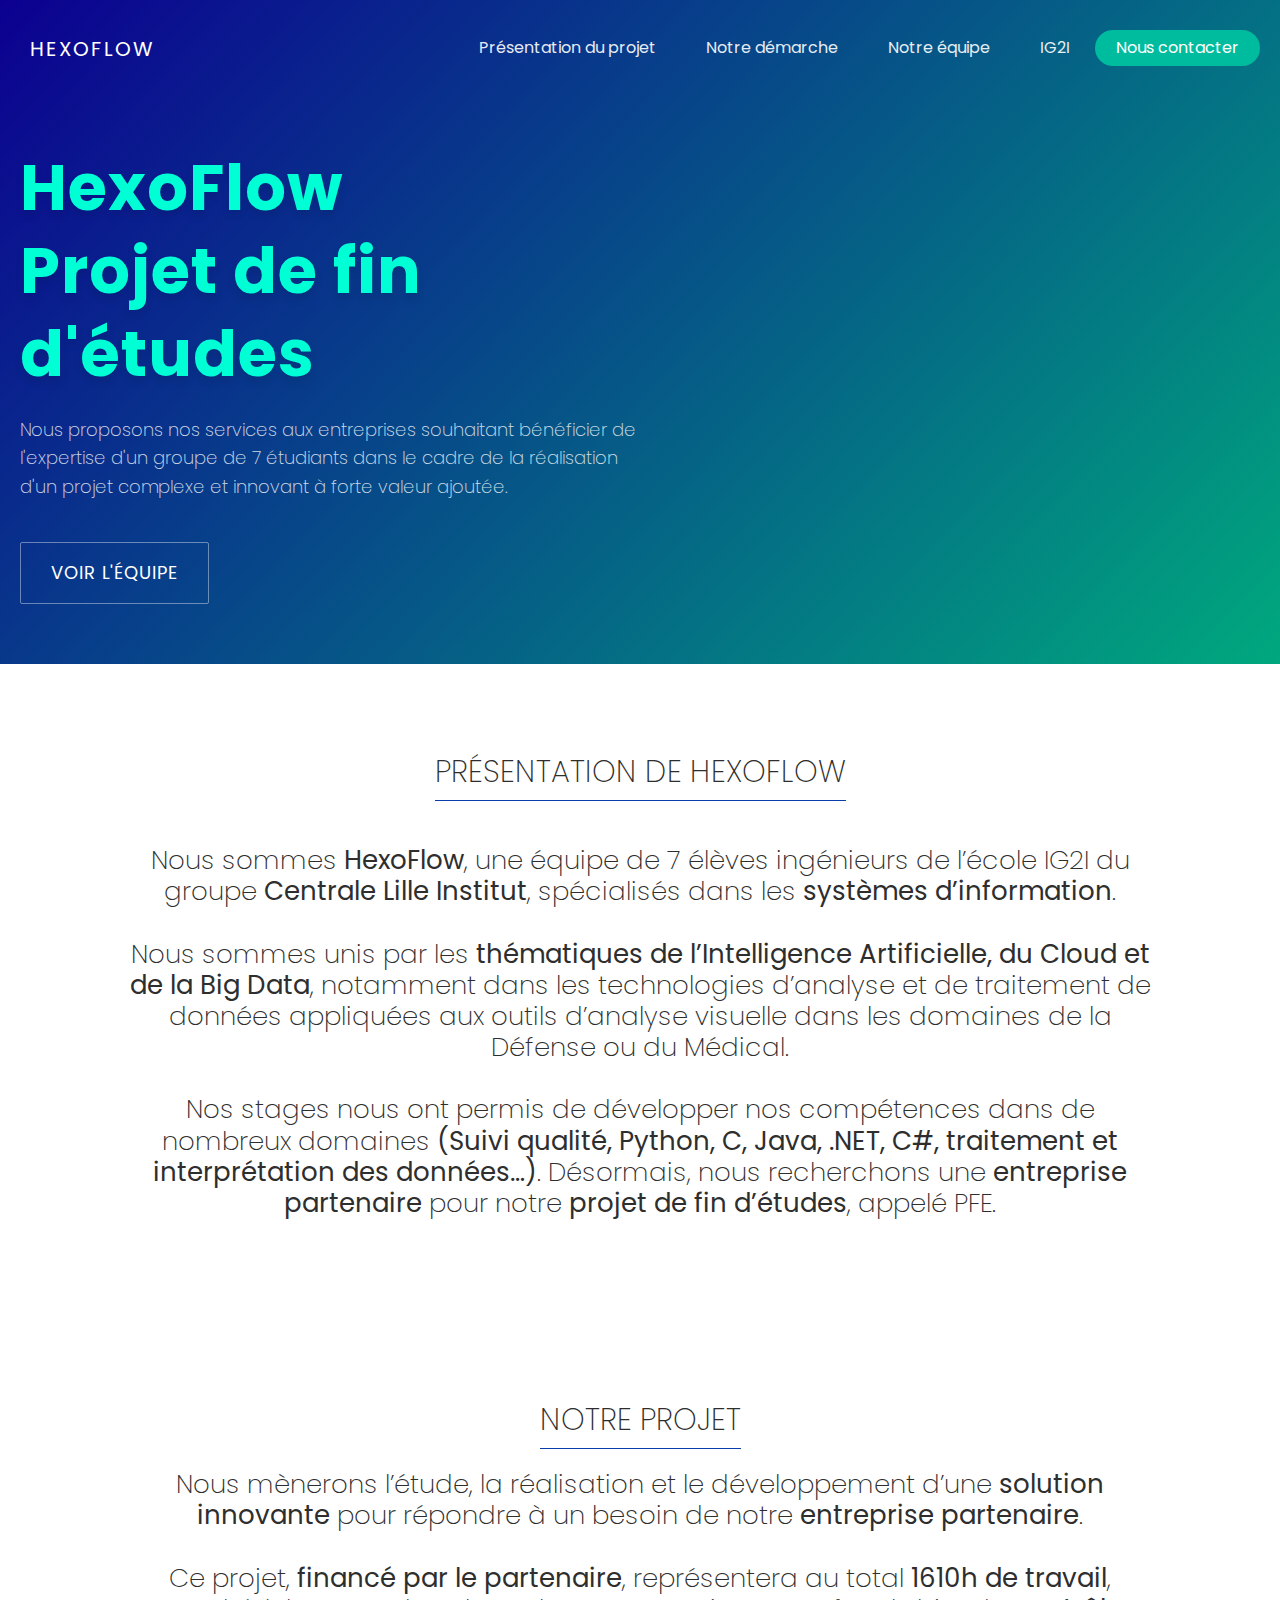
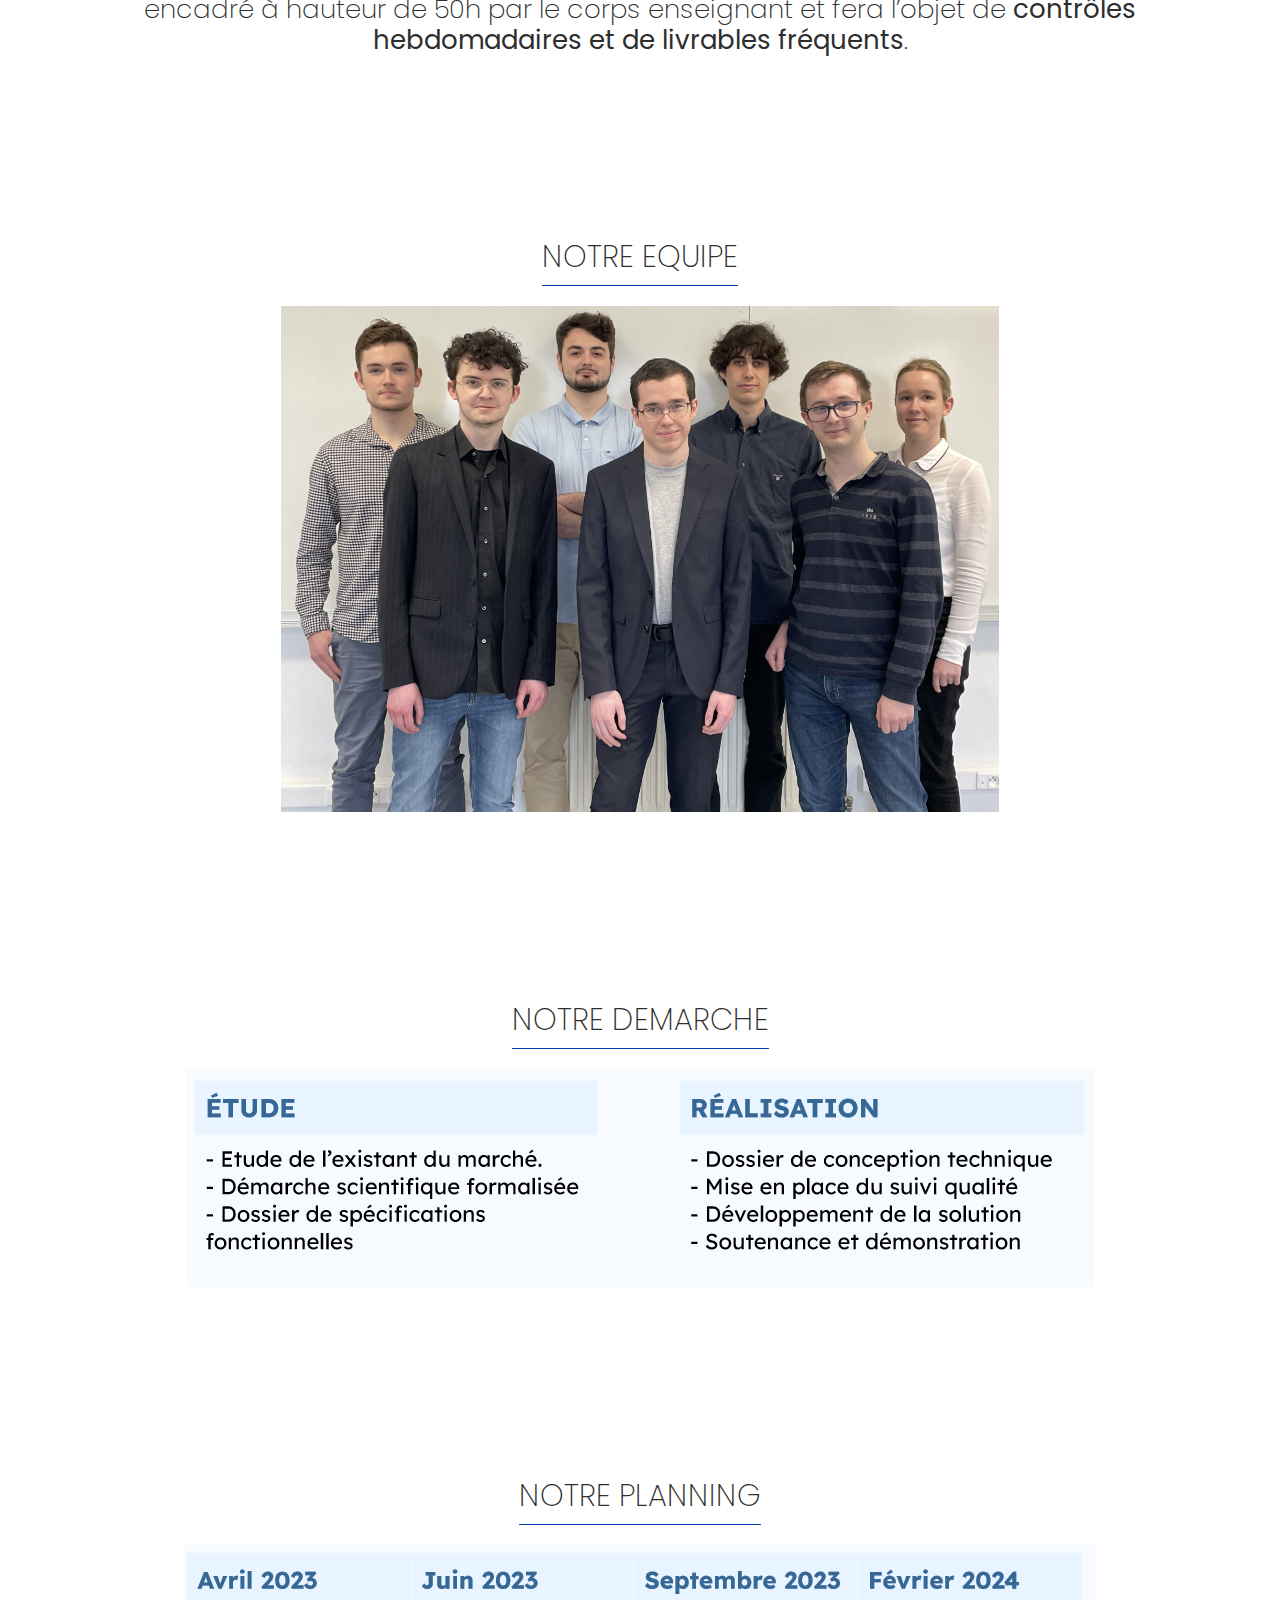
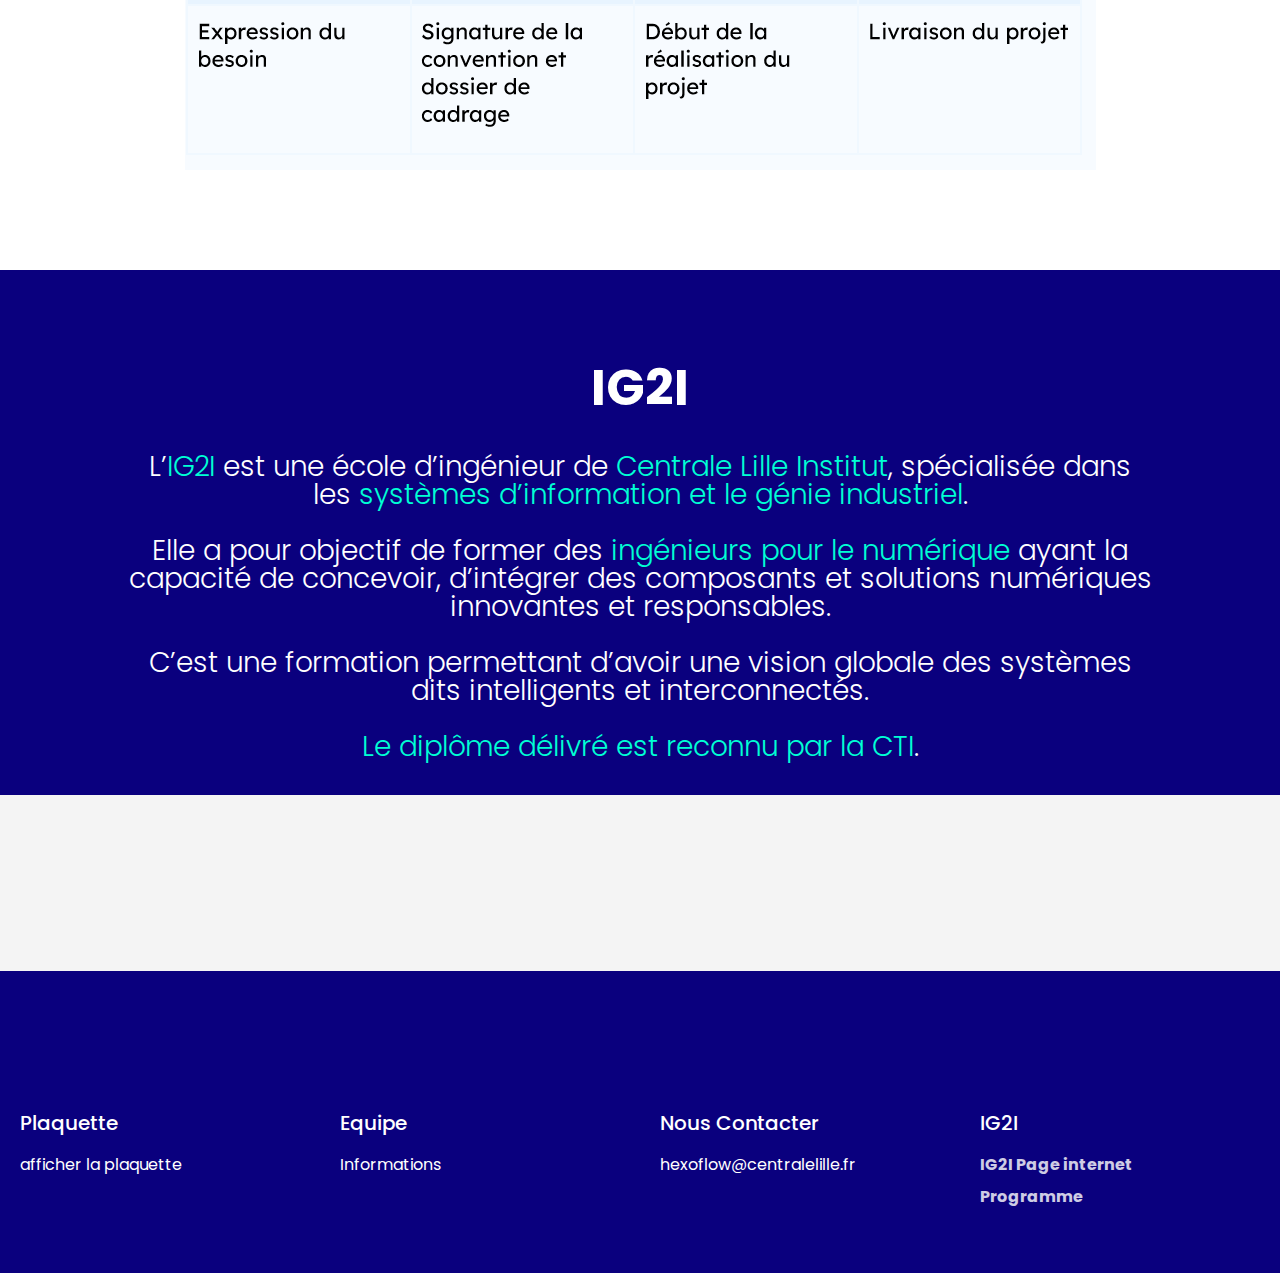
==== commit 33e02c11: "rm template" ====
--- a/dev-space/index.html
+++ b/dev-space/index.html
@@ -52,7 +52,7 @@
                     <div class="slogan-content">
                         <h1>
                             <span class="slogan-bold">HexoFlow</span>
-                            <span class="slogan-bold">Projet de fin d'étude</span>
+                            <span class="slogan-bold">Projet de fin d'études</span>
                         </h1>
                         <p>Nous proposons nos services aux entreprises souhaitant bénéficier de l'expertise d'un groupe de 7 étudiants
                             dans le cadre de la réalisation d'un projet complexe et innovant à forte valeur ajoutée.</p>
@@ -89,7 +89,7 @@
             </div>
         </div>
 
-        
+        <!--
         <div class="yeo-do">
             <div class="container yeo-body">
                 <div class="columns">
@@ -117,6 +117,7 @@
                 </div>
             </div>
         </div>
+        -->
         
         <div class="yeo-open-source">
             <div class="container yeo-body">
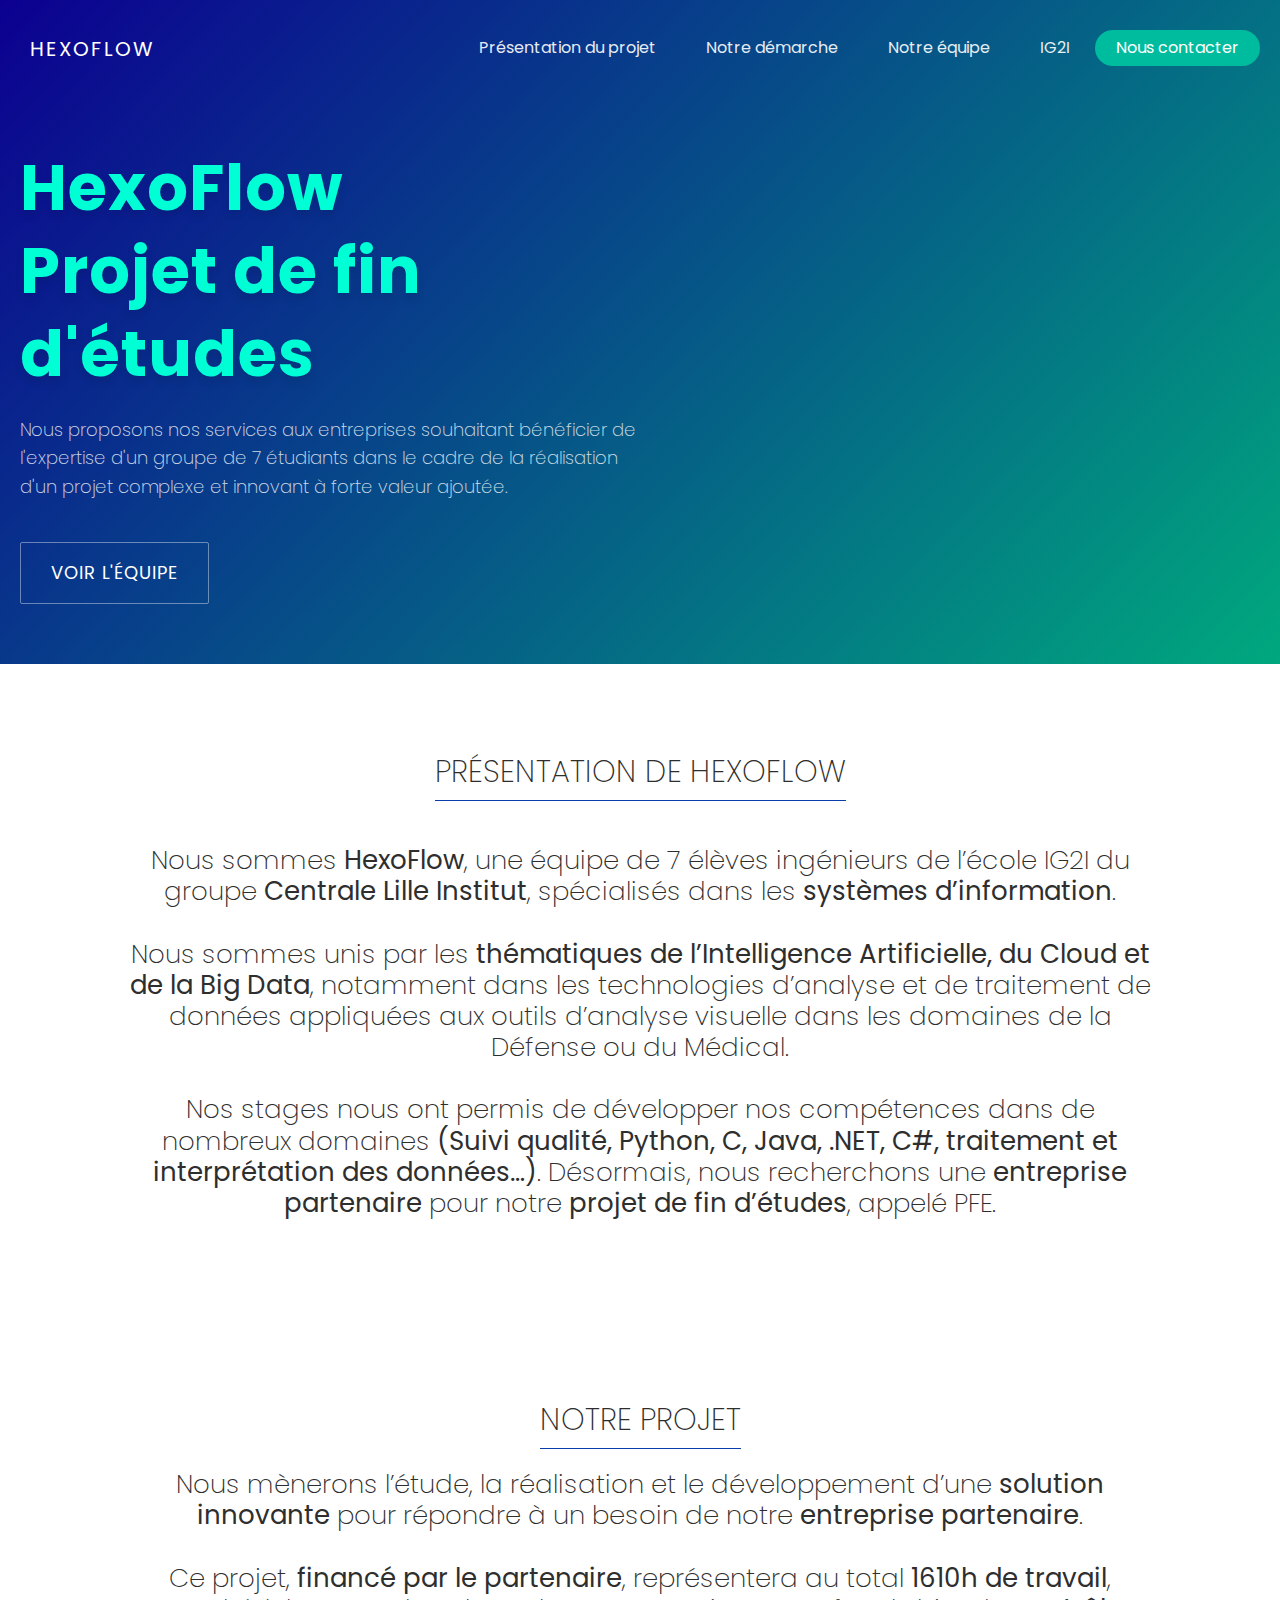
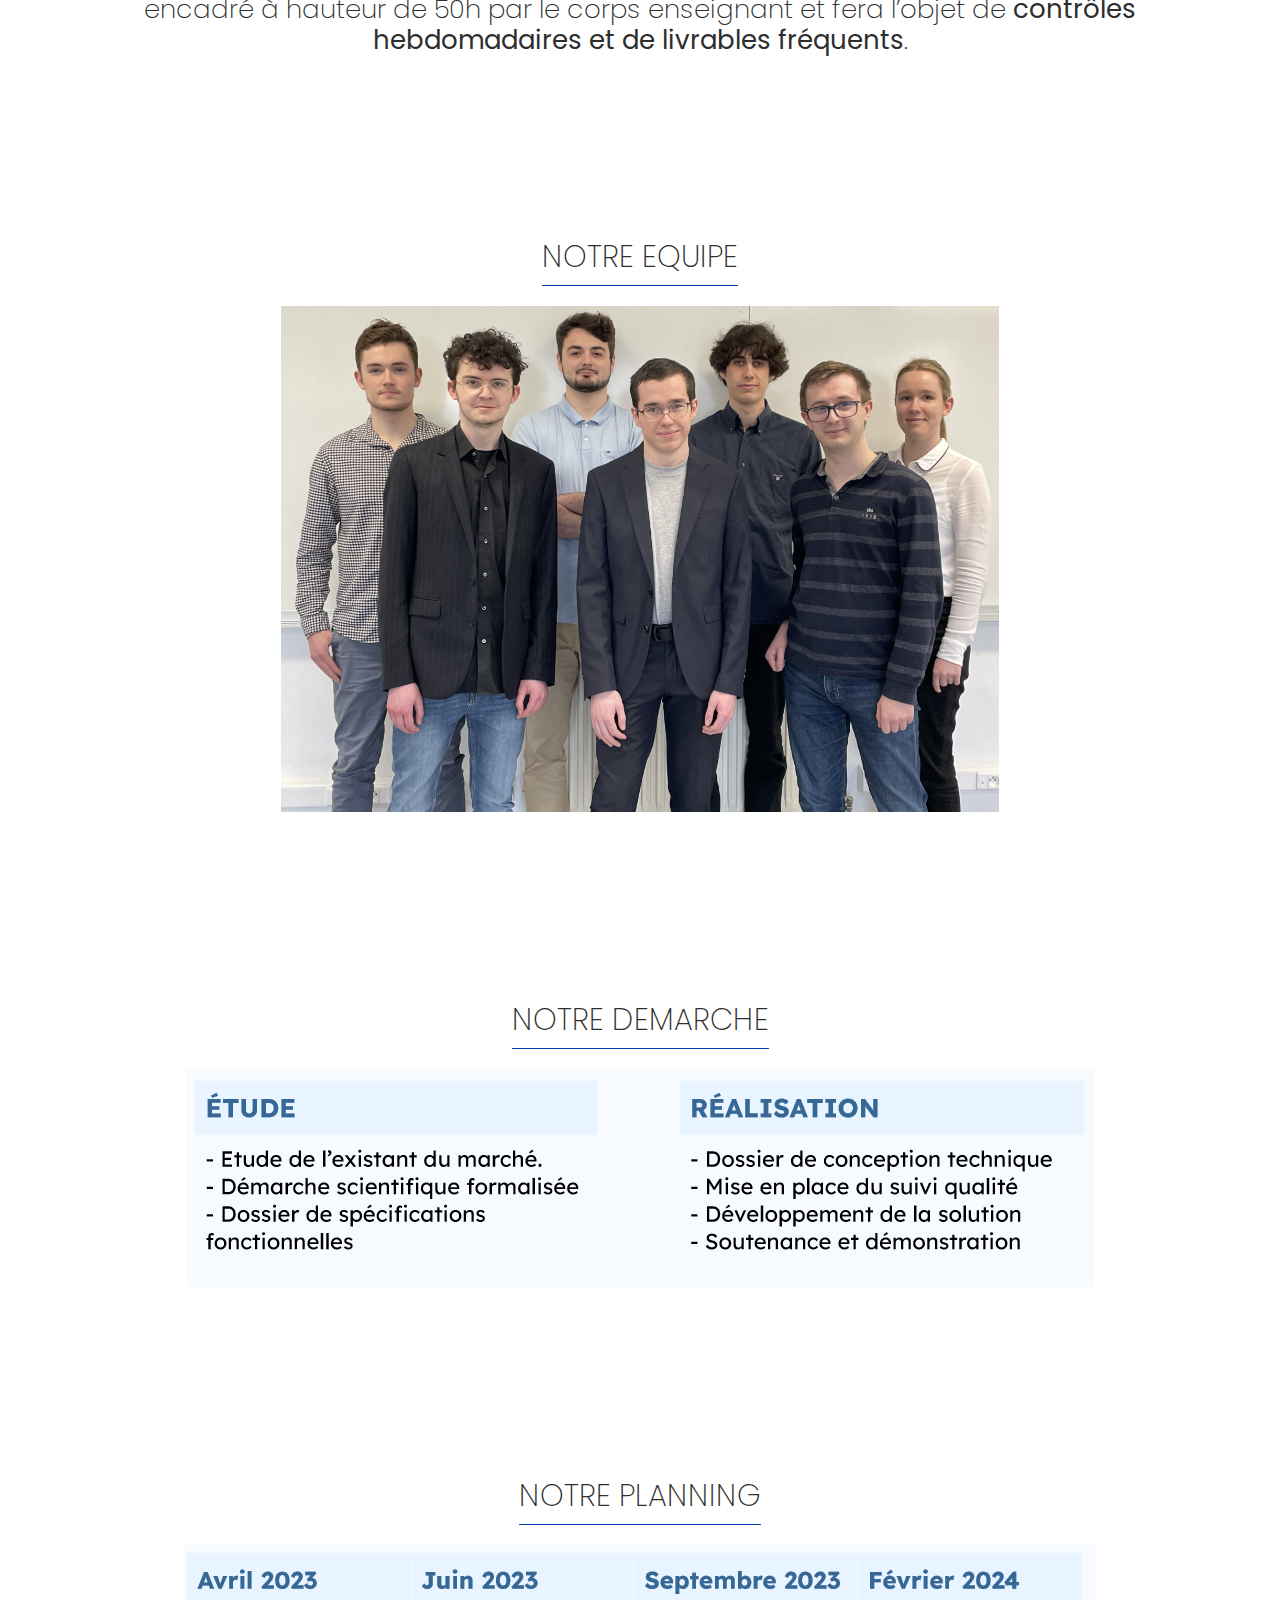
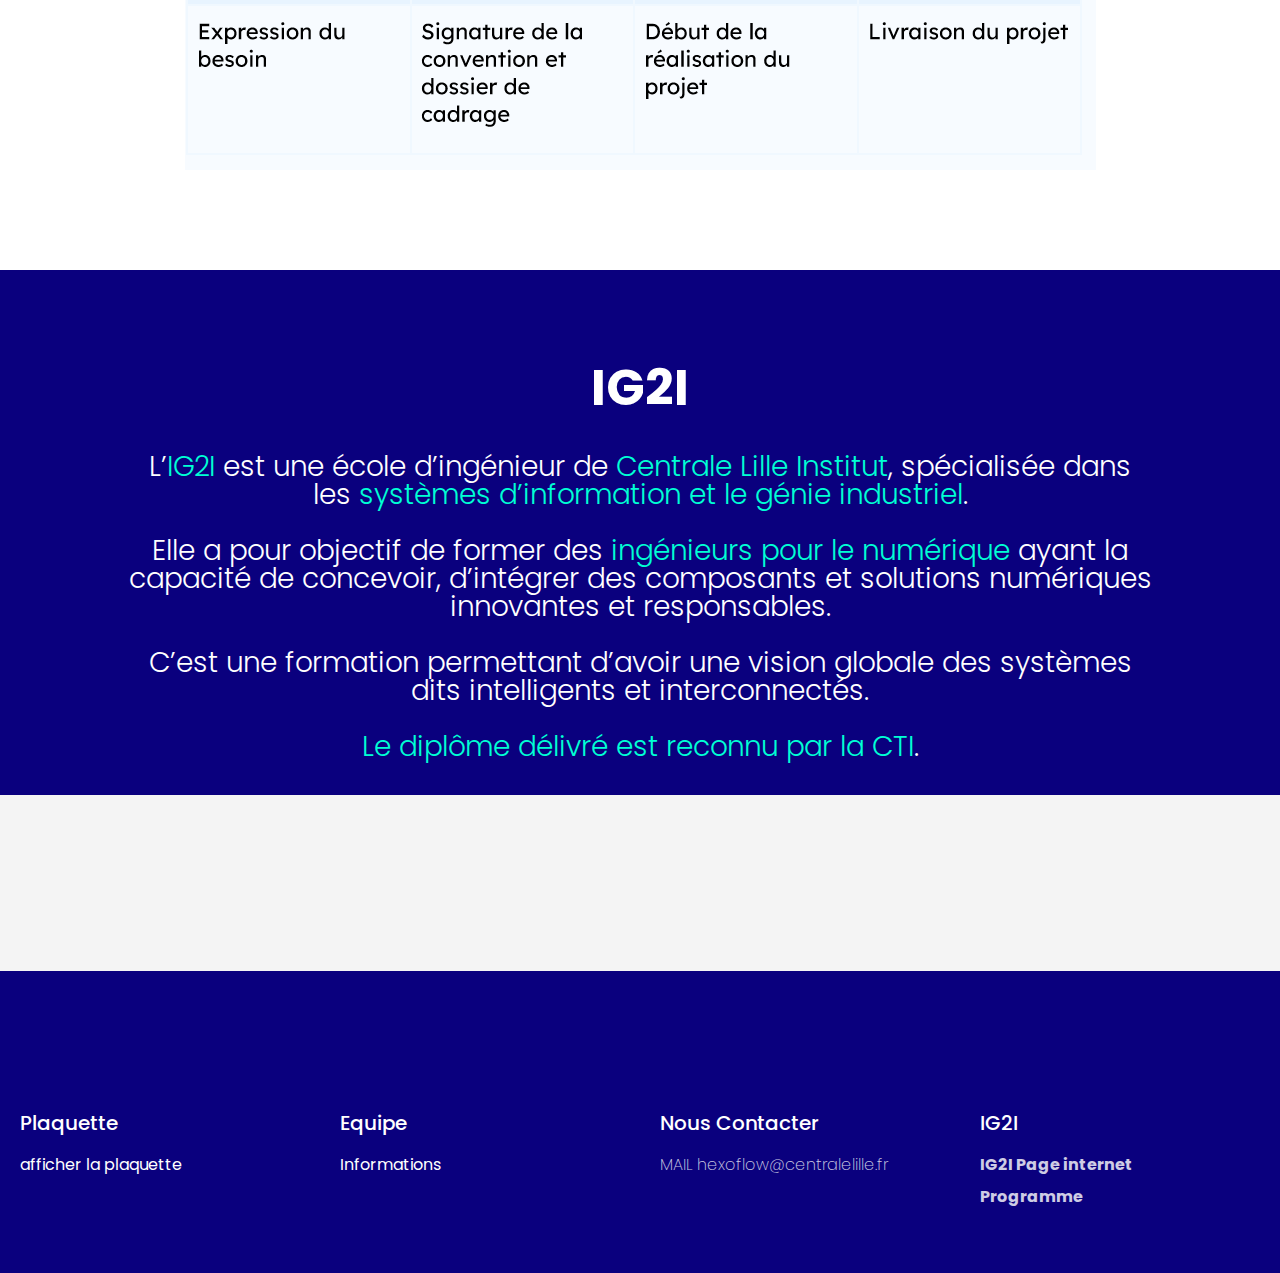
==== commit 1cfef91b: "update" ====
--- a/dev-space/index.html
+++ b/dev-space/index.html
@@ -59,249 +59,248 @@
                         <a class="btn btn-primary btn-lg btn-start" onclick="window.location.href='equipe_infos.html';">Voir l'équipe</a>
                     </div>
                 </div>
-                <div class="column col-5 hide-sm">
-                    <!-- logo page principale -->
-                </div>
-                </div>
-            </div>
-        </div>
-
-
-        <div class="yeo-open-source" id="pres">
-            <div class="container yeo-body">
-                <div class="columns">
-                    <div class="column col-12">
-                        <h2 class="feature-title-txt">PRÉSENTATION DE HEXOFLOW</h2>
-                    </div>
-                    <div class="column col-10 centered col-sm-12">
-                        <img class="open-source-img" src="" alt="">
-                        <h2 class="open-source-feature-txt">
-                            Nous sommes <strong>HexoFlow</strong>, une équipe de 7 élèves ingénieurs de l’école IG2I du groupe <strong>Centrale Lille Institut</strong>, spécialisés dans les <strong>systèmes d’information</strong>. 
-                            <br />
-                            <br />
-                            Nous sommes unis par les <strong>thématiques de l’Intelligence Artificielle, du Cloud et de la Big Data</strong>, notamment dans les technologies d’analyse et de traitement de données appliquées aux outils d’analyse visuelle dans les domaines de la Défense ou du Médical.
-                            <br />
-                            <br />
-                            Nos stages nous ont permis de développer nos compétences dans de nombreux domaines <strong>(Suivi qualité, Python, C, Java, .NET, C#, traitement et interprétation des données…)</strong>. Désormais, nous recherchons une <strong>entreprise partenaire</strong> pour notre <strong>projet de fin d’études</strong>, appelé PFE.
-                        </h2>
-                    </div>
-                </div>
-            </div>
-        </div>
-
-        <!--
-        <div class="yeo-do">
-            <div class="container yeo-body">
-                <div class="columns">
-                    <div class="column col-4 col-sm-12">
-                        <div class="yeo-do-content">
-                            <img src="images/template/IA2.jpg" class="image-information" alt="">
-                            <h3>Intelligence Artificielle</h3>
-                            <p>xxx</p>
-                        </div>
-                    </div>
-                    <div class="column col-4 col-sm-12">
-                        <div class="yeo-do-content">
-                            <img src="images/template/Cloud.jpg" class="image-information" alt="">
-                            <h3>Cloud</h3>
-                            <p>xxx</p>
-                        </div>
-                    </div>
-                    <div class="column col-4 col-sm-12">
-                        <div class="yeo-do-content">
-                            <img src="images/template/BigData.jpg" class="image-information" alt="">
-                            <h3>Big Data</h3>
-                            <p>xxx</p>
-                        </div>
-                    </div>
-                </div>
-            </div>
-        </div>
-        -->
+
+                </div>
+            </div>
+    </div>
+
+
+    <div class="yeo-open-source" id="pres">
+        <div class="container yeo-body">
+            <div class="columns">
+                <div class="column col-12">
+                    <h2 class="feature-title-txt">PRÉSENTATION DE HEXOFLOW</h2>
+                </div>
+                <div class="column col-10 centered col-sm-12">
+                    <img class="open-source-img" src="" alt="">
+                    <h2 class="open-source-feature-txt">
+                        Nous sommes <strong>HexoFlow</strong>, une équipe de 7 élèves ingénieurs de l’école IG2I du groupe <strong>Centrale Lille Institut</strong>, spécialisés dans les <strong>systèmes d’information</strong>. 
+                        <br />
+                        <br />
+                        Nous sommes unis par les <strong>thématiques de l’Intelligence Artificielle, du Cloud et de la Big Data</strong>, notamment dans les technologies d’analyse et de traitement de données appliquées aux outils d’analyse visuelle dans les domaines de la Défense ou du Médical.
+                        <br />
+                        <br />
+                        Nos stages nous ont permis de développer nos compétences dans de nombreux domaines <strong>(Suivi qualité, Python, C, Java, .NET, C#, traitement et interprétation des données…)</strong>. Désormais, nous recherchons une <strong>entreprise partenaire</strong> pour notre <strong>projet de fin d’études</strong>, appelé PFE.
+                    </h2>
+                </div>
+            </div>
+        </div>
+    </div>
+
+    <!--
+    <div class="yeo-do">
+        <div class="container yeo-body">
+            <div class="columns">
+                <div class="column col-4 col-sm-12">
+                    <div class="yeo-do-content">
+                        <img src="images/template/IA2.jpg" class="image-information" alt="">
+                        <h3>Intelligence Artificielle</h3>
+                        <p>xxx</p>
+                    </div>
+                </div>
+                <div class="column col-4 col-sm-12">
+                    <div class="yeo-do-content">
+                        <img src="images/template/Cloud.jpg" class="image-information" alt="">
+                        <h3>Cloud</h3>
+                        <p>xxx</p>
+                    </div>
+                </div>
+                <div class="column col-4 col-sm-12">
+                    <div class="yeo-do-content">
+                        <img src="images/template/BigData.jpg" class="image-information" alt="">
+                        <h3>Big Data</h3>
+                        <p>xxx</p>
+                    </div>
+                </div>
+            </div>
+        </div>
+    </div>
+    -->
         
-        <div class="yeo-open-source">
-            <div class="container yeo-body">
-                <div class="columns">
-                    <div class="column col-12">
-                        <h2 class="feature-title-txt">NOTRE PROJET</h2>
-                    </div>
-                    <div class="column col-10 centered col-sm-12">
-                        <h2 class="open-source-feature-txt">
-                            Nous mènerons l’étude, la réalisation et le développement d’une <strong>solution innovante</strong> pour répondre à un besoin de notre <strong>entreprise partenaire</strong>.
-                            <br />
-                            <br />
-                            Ce projet, <strong>financé par le partenaire</strong>, représentera au total <strong>1610h de travail</strong>, encadré à hauteur de 50h par le corps enseignant et fera l’objet de <strong>contrôles hebdomadaires et de livrables fréquents</strong>.
-                        </h2>
-                    </div>
-                </div>
-            </div>
-        </div>
-
-        <div class="yeo-open-source">
-            <div class="container yeo-body">
-                <div class="columns">
-                    <div class="column col-12">
-                        <h2 class="feature-title-txt">NOTRE EQUIPE</h2>
-                    </div>
-                    <div class="column col-10 centered col-sm-12">
-                        <h2 class="open-source-feature-txt">
-                            <img height="70%" width="70%" src="images/photo_equipes/groupe.png" onclick="window.location.href='equipe_infos.html';" alt="equipe_infos.html">
-                        </h2>
-                    </div>
-                </div>
-            </div>
-        </div>
-
-        <div class="yeo-open-source" id="Demarche">
-            <div class="container yeo-body">
-                <div class="columns">
-                    <div class="column col-12">
-                        <h2 class="feature-title-txt">NOTRE DEMARCHE</h2>
-                    </div>
-                    <div class="column col-10 centered col-sm-12">
-                        <h2 class="open-source-feature-txt">
-                            <img class="open-source-img" src="images/information/Demarche.PNG" alt="">                       
-                        </h2>
-                    </div>
-                </div>
-            </div>
-        </div>
-        <div class="yeo-open-source">
-            <div class="container yeo-body">
-                <div class="columns">
-                    <div class="column col-12">
-                        <h2 class="feature-title-txt">NOTRE PLANNING</h2>
-                    </div>
-                    <div class="column col-10 centered col-sm-12">
-                        <h2 class="open-source-feature-txt">
-                            <img class="open-source-img" src="images/information/Planning.PNG" alt="">                        
-                        </h2>
-                    </div>
-                </div>
-            </div>
-        </div>
-
-        <div class="yeo-work" id="IG2I">
-            <div class="container yeo-body">
-                <div class="columns">
-                    <div class="column col-12 col-sm-12">
-                        <a style="font-size: 50px; color: white; font-weight: bold" class="name" href="https://ig2i.centralelille.fr/">IG2I</a>
-                    </div>
-                    <div class="column col-10 col-sm-12 centered">
-                        <h2 class="yeo-work-feature-IG2I">
-                          <br />
-                          L’<span class="yeo-work-feature-bold">IG2I</span> est une école d’ingénieur de <span class="yeo-work-feature-bold">Centrale Lille Institut</span>, spécialisée dans les <span class="yeo-work-feature-bold">systèmes d’information et le génie industriel</span>. 
-                          <br />
-                          <br />
-                          Elle a pour objectif de former des <span class="yeo-work-feature-bold">ingénieurs pour le numérique</span> ayant la capacité de concevoir, d’intégrer des composants et solutions numériques innovantes et responsables. 
-                          <br />
-                          <br />
-                          C’est une formation permettant d’avoir une vision globale des systèmes dits intelligents et interconnectés. 
-                          <br />
-                          <br />
-                          <span class="yeo-work-feature-bold">Le diplôme délivré est reconnu par la CTI</span>.
-                        </h2>
-                    </div>
-                </div>
-            </div>
-        </div>
-        <div class="yeo-client">
-            <div class="container yeo-client-list">
-                <div class="columns">
-                    <div class="column col-12">
-                        <br />
-                        <br />
-                        <br />
-                        <br />
-                        <!--
-                        <h3 class="feature-title">
-                            Les entreprises qui ont déjà fait confiance aux étudiants de l'école
-                        </h3>
-                        <div class="client-logo">
-                            <a href="#" target="_blank">
-                                <img src="./images_template/algolia.svg" height="40px" alt="">
-                            </a>
-                            <a href="#" target="_blank">
-                                <img src="./images_template/lapa-logo.svg" height="40px" alt="">
-                            </a>
-                            <a href="#" target="_blank">
-                                <img src="./images_template/hugo.svg" height="40px" alt="">
-                            </a>
-                            <a href="#" target="_blank">
-                                <img src="./images_template/codecademy.svg" height="40px" alt="">
-                            </a>
-                            <a href="#" target="_blank">
-                                <img src="./images_template/aws.svg" height="40px" alt="">
-                            </a>
-                            <a href="#" target="_blank">
-                                <img src="./images_template/stripe.svg" height="40px" alt="">
-                            </a>
-                        </div>
-                    -->
-                    </div>
-                </div>
-            </div>
-        </div>
-        <div class="yeo-price" id="IG2I">
-            <div class="container yeo-body  col-sm-12">
-                <div class="columns">
-                </div>
-            </div>
-        </div>
-
-        <!-- FOOTER DIV -->
-        <div class="yeo-footer">
-            <div class="container">
-                <div class="columns">
-                    <div class="column col-3 col-sm-6">
-                        <div class="yeo-footer-content">
-                            <h4>Plaquette</h4>
-                            <ul class="nav">
-                                <li class="nav-item">
-                                    <p style="cursor: pointer" onclick="openPlaquette()">afficher la plaquette</p>
-                                </li>
-                            </ul>
-                        </div>
-                    </div>
-                    <div class="column col-3 col-sm-6">
-                        <div class="yeo-footer-content">
-                            <h4>Equipe</h4>
-                            <ul class="nav">
-                                <li class="nav-item">
-                                    <p style="cursor: pointer" onclick="window.location.href='equipe_infos.html';">Informations </p>
-                                </li>
-
-                            </ul>
-                        </div>
-                    </div>
-
-                    <div class="column col-3 col-sm-6">
-                        <div class="yeo-footer-content">
-                            <h4>Nous Contacter</h4>
-                            <ul class="nav">
-                                <li class="nav-item">
-                                    <p>hexoflow@centralelille.fr</p>
-                                </li>
-                            </ul>
-                        </div>
-                    </div>
-
-                    <div class="column col-3 col-sm-6">
-                        <div class="yeo-footer-content">
-                            <h4>IG2I</h4>
-                            <ul class="nav">
-                                <li class="nav-item">
-                                    <a style="font-weight: bold" href="https://ig2i.centralelille.fr/"> IG2I Page internet </a>
-                                </li>
-                                <li class="nav-item">
-                                    <a style="font-weight: bold" href="https://ig2i.centralelille.fr/ig2i/tronc-commun/"> Programme </a>
-                                </li>
-                            </ul>
-                        </div>
-                    </div>
-                </div>
-            </div>
-        </div>
+    <div class="yeo-open-source">
+        <div class="container yeo-body">
+            <div class="columns">
+                <div class="column col-12">
+                    <h2 class="feature-title-txt">NOTRE PROJET</h2>
+                </div>
+                <div class="column col-10 centered col-sm-12">
+                    <h2 class="open-source-feature-txt">
+                        Nous mènerons l’étude, la réalisation et le développement d’une <strong>solution innovante</strong> pour répondre à un besoin de notre <strong>entreprise partenaire</strong>.
+                        <br />
+                        <br />
+                        Ce projet, <strong>financé par le partenaire</strong>, représentera au total <strong>1610h de travail</strong>, encadré à hauteur de 50h par le corps enseignant et fera l’objet de <strong>contrôles hebdomadaires et de livrables fréquents</strong>.
+                    </h2>
+                </div>
+            </div>
+        </div>
+    </div>
+
+    <div class="yeo-open-source">
+        <div class="container yeo-body">
+            <div class="columns">
+                <div class="column col-12">
+                    <h2 class="feature-title-txt">NOTRE EQUIPE</h2>
+                </div>
+                <div class="column col-10 centered col-sm-12">
+                    <h2 class="open-source-feature-txt">
+                        <img height="70%" width="70%" src="images/photo_equipes/groupe.png" onclick="window.location.href='equipe_infos.html';" alt="equipe_infos.html">
+                    </h2>
+                </div>
+            </div>
+        </div>
+    </div>
+
+    <div class="yeo-open-source" id="Demarche">
+        <div class="container yeo-body">
+            <div class="columns">
+                <div class="column col-12">
+                    <h2 class="feature-title-txt">NOTRE DEMARCHE</h2>
+                </div>
+                <div class="column col-10 centered col-sm-12">
+                    <h2 class="open-source-feature-txt">
+                        <img class="open-source-img" src="images/information/Demarche.PNG" alt="">                       
+                    </h2>
+                </div>
+            </div>
+        </div>
+    </div>
+    <div class="yeo-open-source">
+        <div class="container yeo-body">
+            <div class="columns">
+                <div class="column col-12">
+                    <h2 class="feature-title-txt">NOTRE PLANNING</h2>
+                </div>
+                <div class="column col-10 centered col-sm-12">
+                    <h2 class="open-source-feature-txt">
+                        <img class="open-source-img" src="images/information/Planning.PNG" alt="">                        
+                    </h2>
+                </div>
+            </div>
+        </div>
+    </div>
+
+    <div class="yeo-work" id="IG2I">
+        <div class="container yeo-body">
+            <div class="columns">
+                <div class="column col-12 col-sm-12">
+                    <a style="font-size: 50px; color: white; font-weight: bold" class="name" href="https://ig2i.centralelille.fr/">IG2I</a>
+                </div>
+                <div class="column col-10 col-sm-12 centered">
+                    <h2 class="yeo-work-feature-IG2I">
+                        <br />
+                        L’<span class="yeo-work-feature-bold">IG2I</span> est une école d’ingénieur de <span class="yeo-work-feature-bold">Centrale Lille Institut</span>, spécialisée dans les <span class="yeo-work-feature-bold">systèmes d’information et le génie industriel</span>. 
+                        <br />
+                        <br />
+                        Elle a pour objectif de former des <span class="yeo-work-feature-bold">ingénieurs pour le numérique</span> ayant la capacité de concevoir, d’intégrer des composants et solutions numériques innovantes et responsables. 
+                        <br />
+                        <br />
+                        C’est une formation permettant d’avoir une vision globale des systèmes dits intelligents et interconnectés. 
+                        <br />
+                        <br />
+                        <span class="yeo-work-feature-bold">Le diplôme délivré est reconnu par la CTI</span>.
+                    </h2>
+                </div>
+            </div>
+        </div>
+    </div>
+    <div class="yeo-client">
+        <div class="container yeo-client-list">
+            <div class="columns">
+                <div class="column col-12">
+                    <br />
+                    <br />
+                    <br />
+                    <br />
+                    <!--
+                    <h3 class="feature-title">
+                        Les entreprises qui ont déjà fait confiance aux étudiants de l'école
+                    </h3>
+                    <div class="client-logo">
+                        <a href="#" target="_blank">
+                            <img src="./images_template/algolia.svg" height="40px" alt="">
+                        </a>
+                        <a href="#" target="_blank">
+                            <img src="./images_template/lapa-logo.svg" height="40px" alt="">
+                        </a>
+                        <a href="#" target="_blank">
+                            <img src="./images_template/hugo.svg" height="40px" alt="">
+                        </a>
+                        <a href="#" target="_blank">
+                            <img src="./images_template/codecademy.svg" height="40px" alt="">
+                        </a>
+                        <a href="#" target="_blank">
+                            <img src="./images_template/aws.svg" height="40px" alt="">
+                        </a>
+                        <a href="#" target="_blank">
+                            <img src="./images_template/stripe.svg" height="40px" alt="">
+                        </a>
+                    </div>
+                -->
+                </div>
+            </div>
+        </div>
+    </div>
+    <div class="yeo-price" id="IG2I">
+        <div class="container yeo-body  col-sm-12">
+            <div class="columns">
+            </div>
+        </div>
+    </div>
+
+    <!-- FOOTER DIV -->
+    <div class="yeo-footer">
+        <div class="container">
+            <div class="columns">
+                <div class="column col-3 col-sm-6">
+                    <div class="yeo-footer-content">
+                        <h4>Plaquette</h4>
+                        <ul class="nav">
+                            <li class="nav-item">
+                                <p style="cursor: pointer" onclick="openPlaquette()">afficher la plaquette</p>
+                            </li>
+                        </ul>
+                    </div>
+                </div>
+                <div class="column col-3 col-sm-6">
+                    <div class="yeo-footer-content">
+                        <h4>Equipe</h4>
+                        <ul class="nav">
+                            <li class="nav-item">
+                                <p style="cursor: pointer" onclick="window.location.href='equipe_infos.html';">Informations </p>
+                            </li>
+
+                        </ul>
+                    </div>
+                </div>
+
+                <div class="column col-3 col-sm-6">
+                    <div class="yeo-footer-content">
+                        <h4>Nous Contacter</h4>
+                        <ul class="nav">
+                            <li class="nav-item">
+                                <a href="hexoflow@centralelille.fr">MAIL hexoflow@centralelille.fr</a>
+                            </li>
+                            
+                        </ul>
+                    </div>
+                </div>
+
+                <div class="column col-3 col-sm-6">
+                    <div class="yeo-footer-content">
+                        <h4>IG2I</h4>
+                        <ul class="nav">
+                            <li class="nav-item">
+                                <a style="font-weight: bold" href="https://ig2i.centralelille.fr/"> IG2I Page internet </a>
+                            </li>
+                            <li class="nav-item">
+                                <a style="font-weight: bold" href="https://ig2i.centralelille.fr/ig2i/tronc-commun/"> Programme </a>
+                            </li>
+                        </ul>
+                    </div>
+                </div>
+            </div>
+        </div>
+    </div>
 
     <!-- jquery -->
     <script src="https://code.jquery.com/jquery-3.4.1.slim.min.js" integrity="sha384-J6qa4849blE2+poT4WnyKhv5vZF5SrPo0iEjwBvKU7imGFAV0wwj1yYfoRSJoZ+n" crossorigin="anonymous"></script>
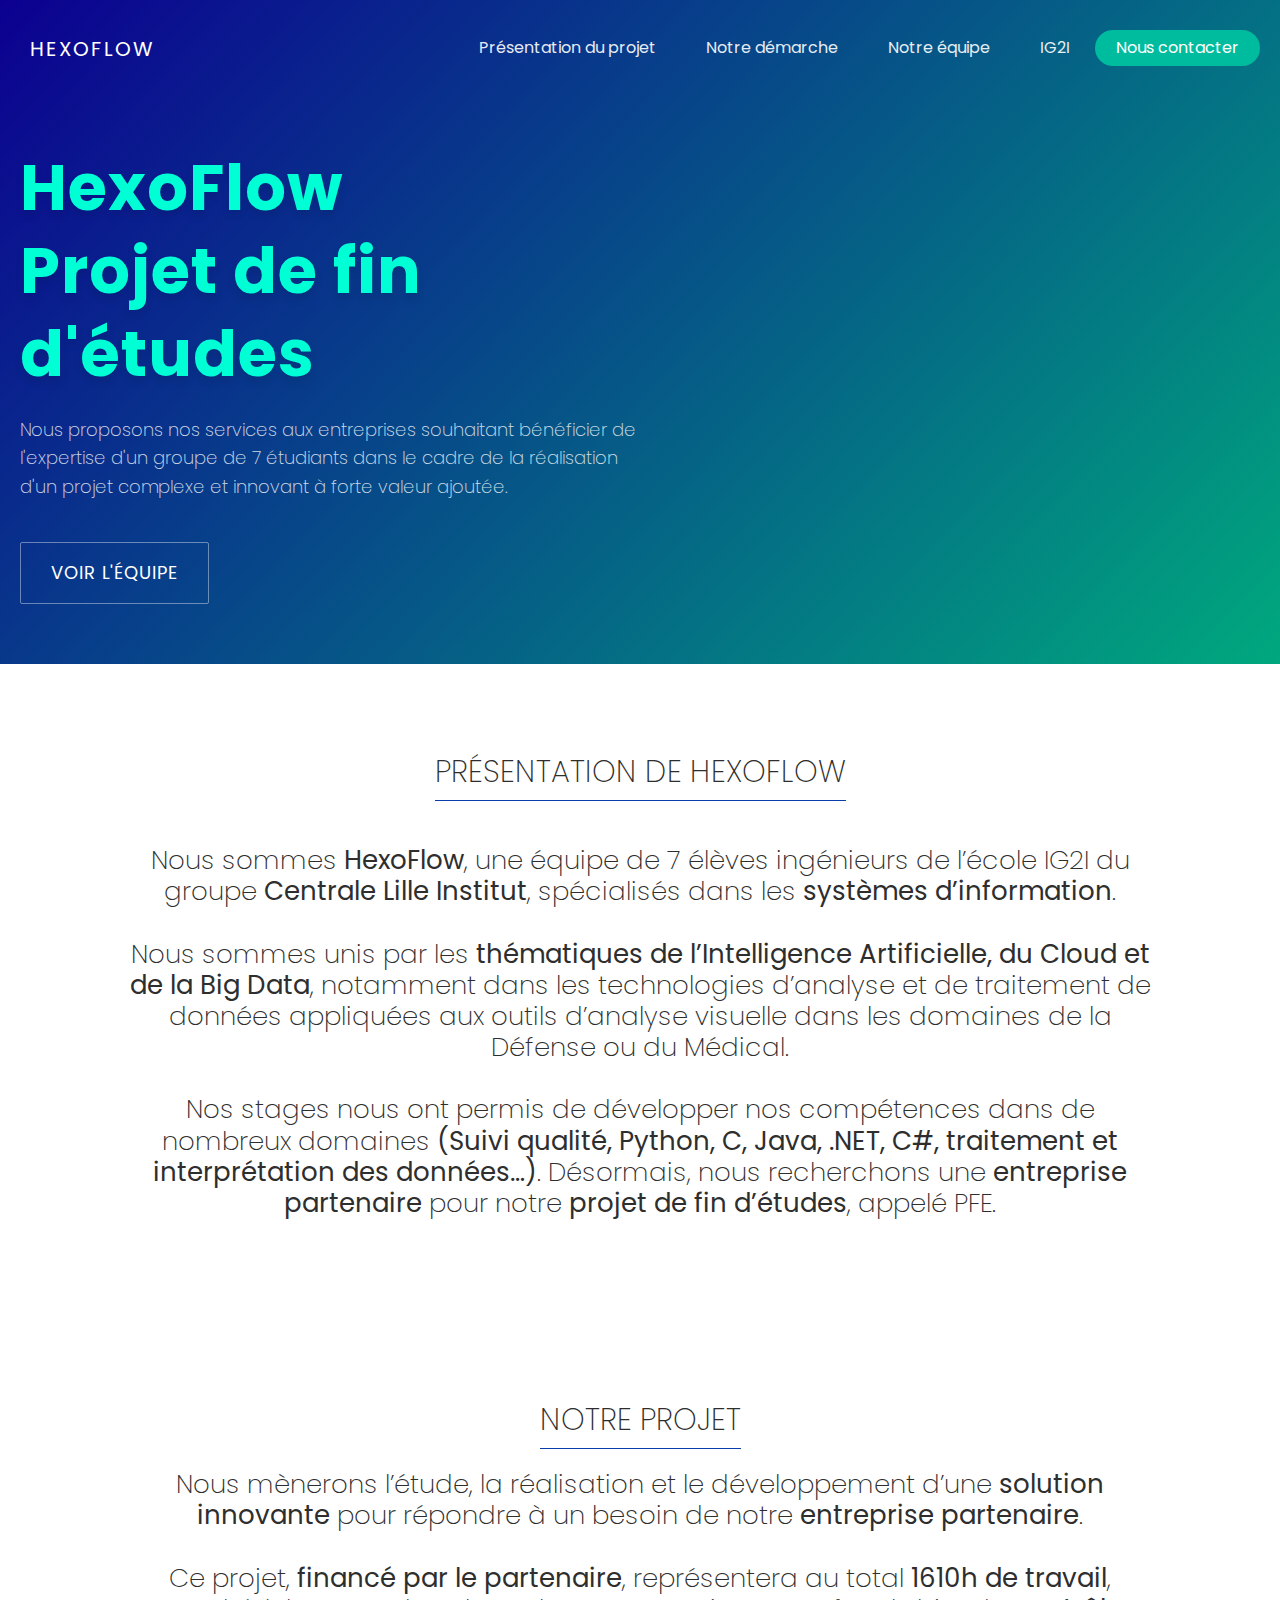
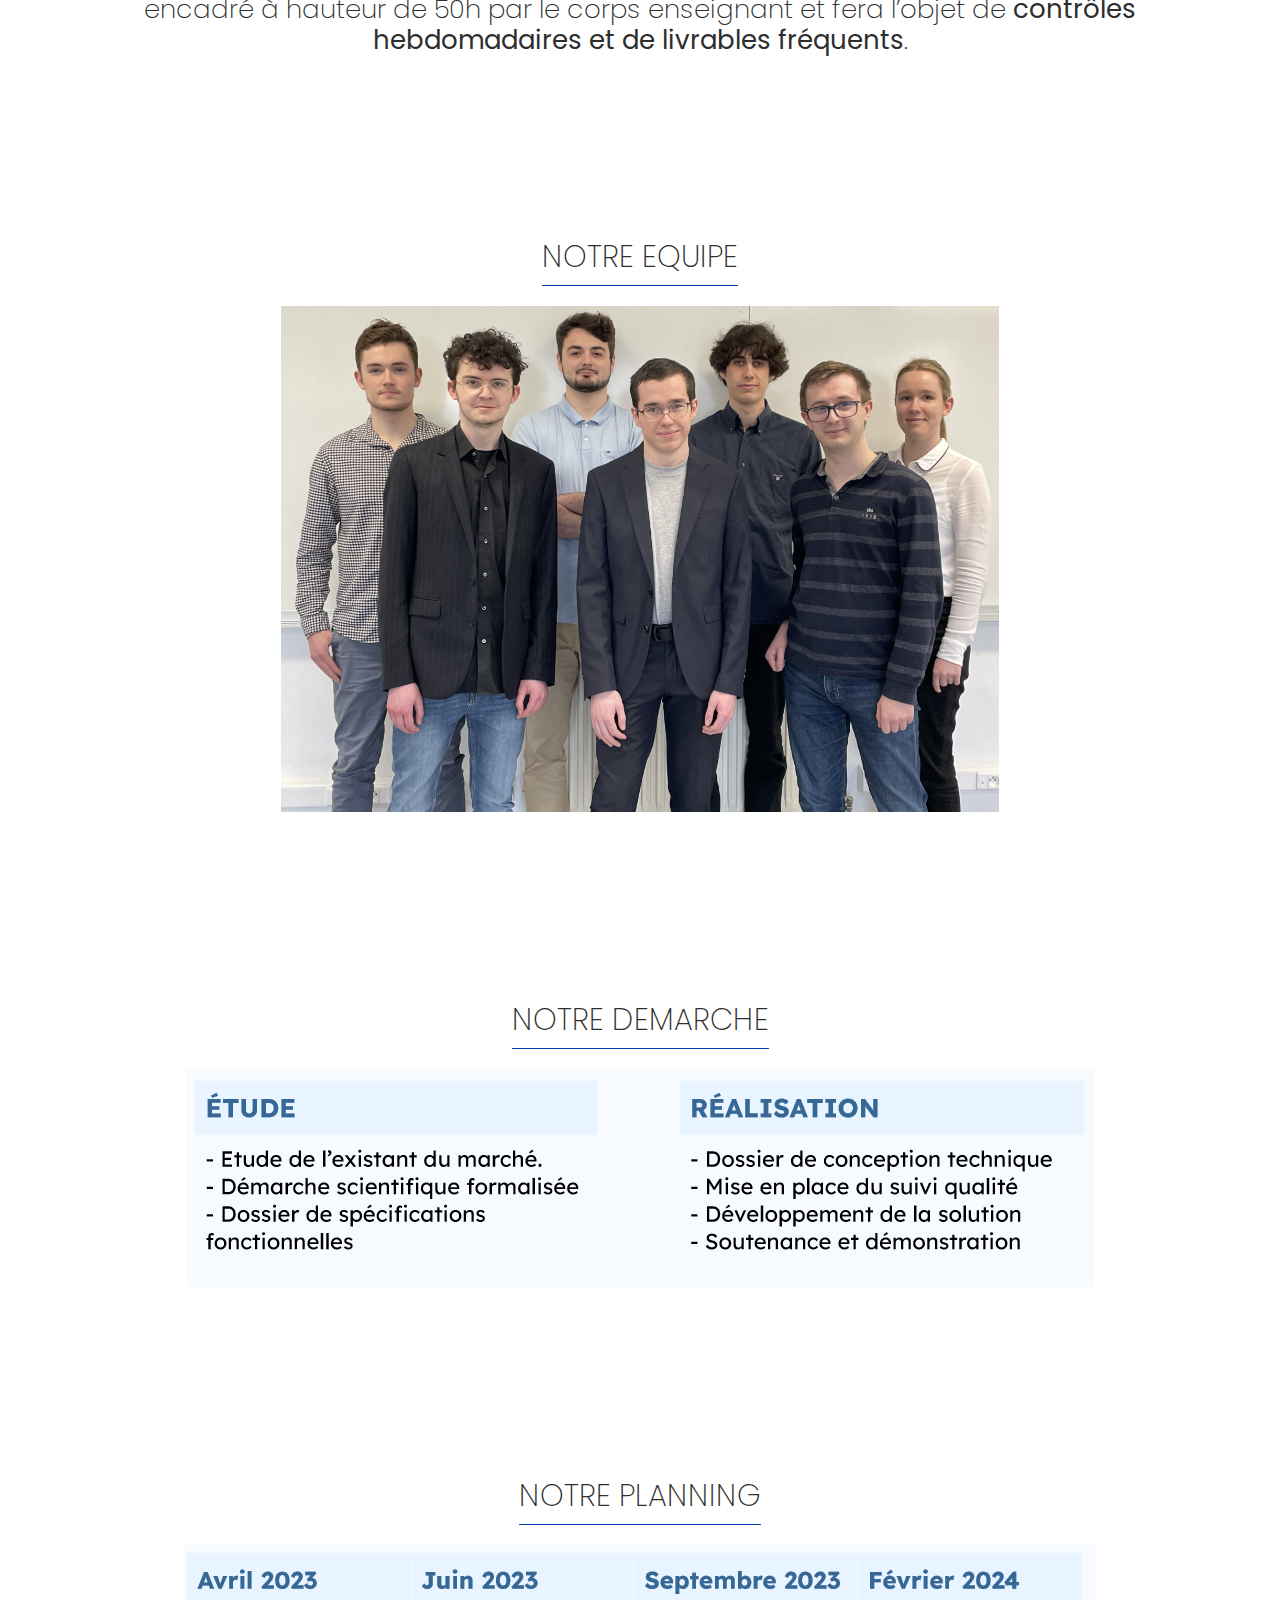
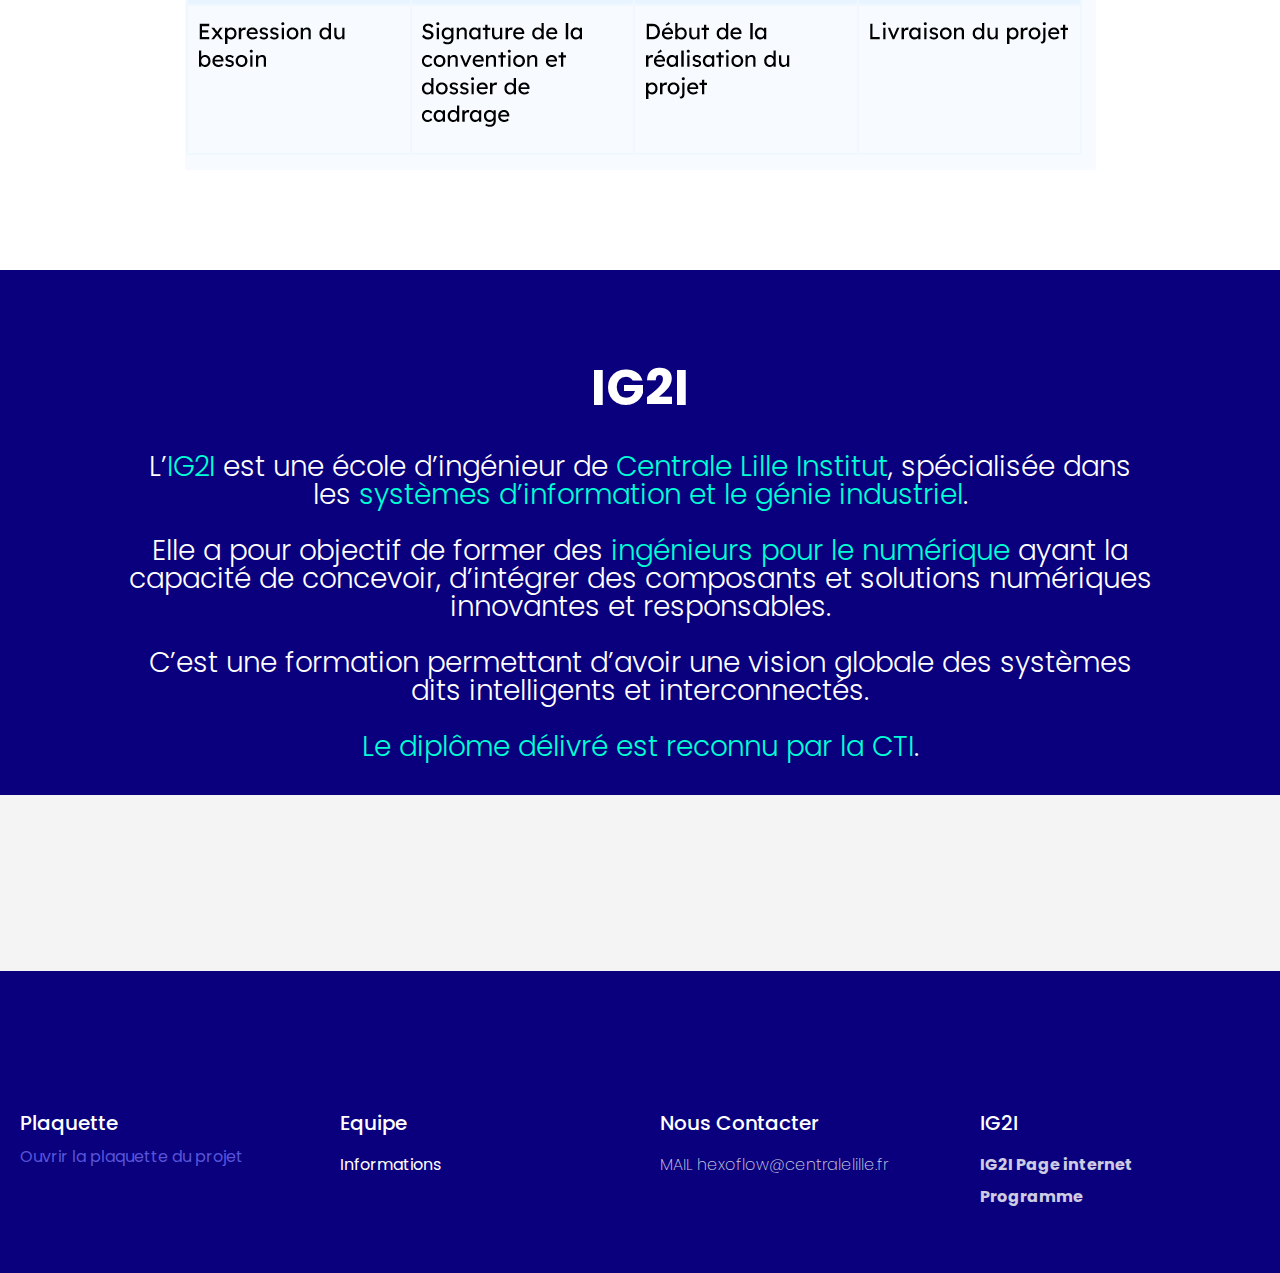
==== commit 2a97409a: "update plaquette" ====
--- a/dev-space/index.html
+++ b/dev-space/index.html
@@ -255,9 +255,9 @@
                     <div class="yeo-footer-content">
                         <h4>Plaquette</h4>
                         <ul class="nav">
-                            <li class="nav-item">
-                                <p style="cursor: pointer" onclick="openPlaquette()">afficher la plaquette</p>
-                            </li>
+                            <a onclick="openPlaquette()" style="cursor: pointer">
+                                Ouvrir la plaquette du projet
+                            </a>
                         </ul>
                     </div>
                 </div>
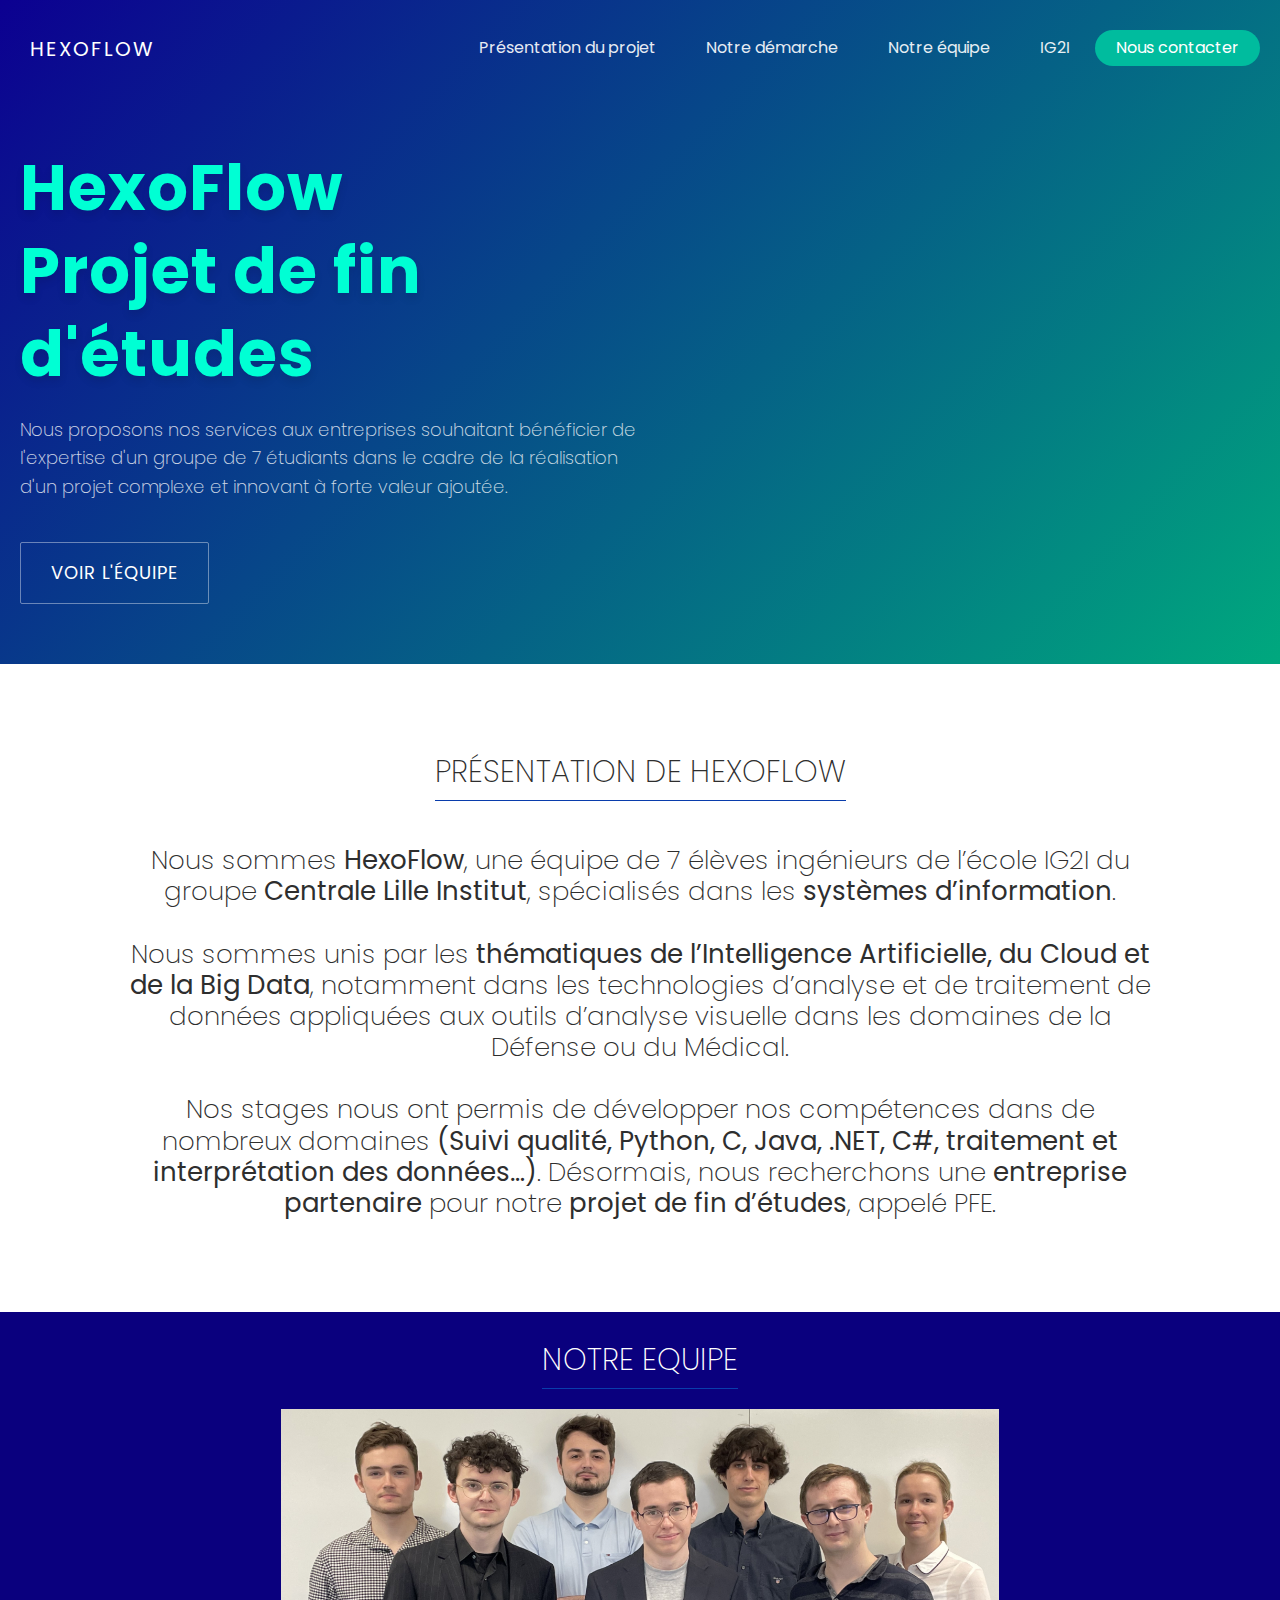
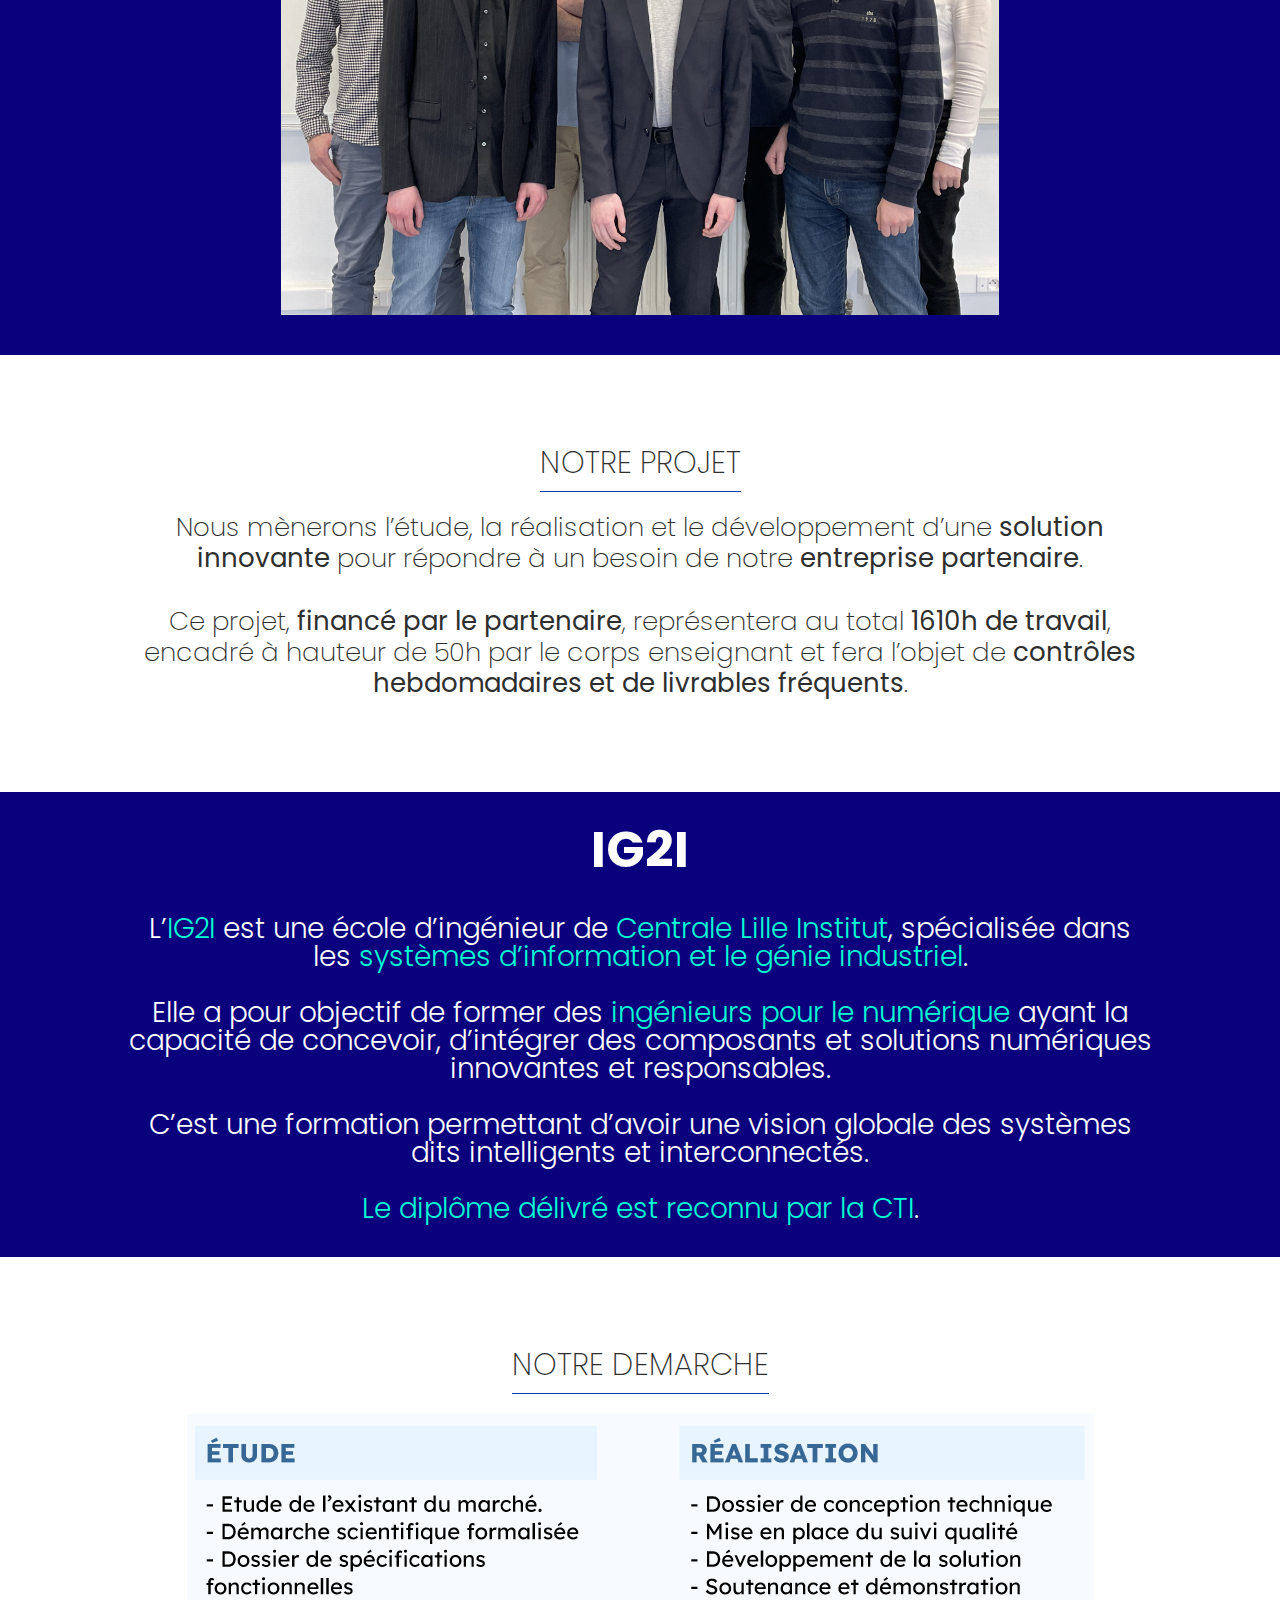
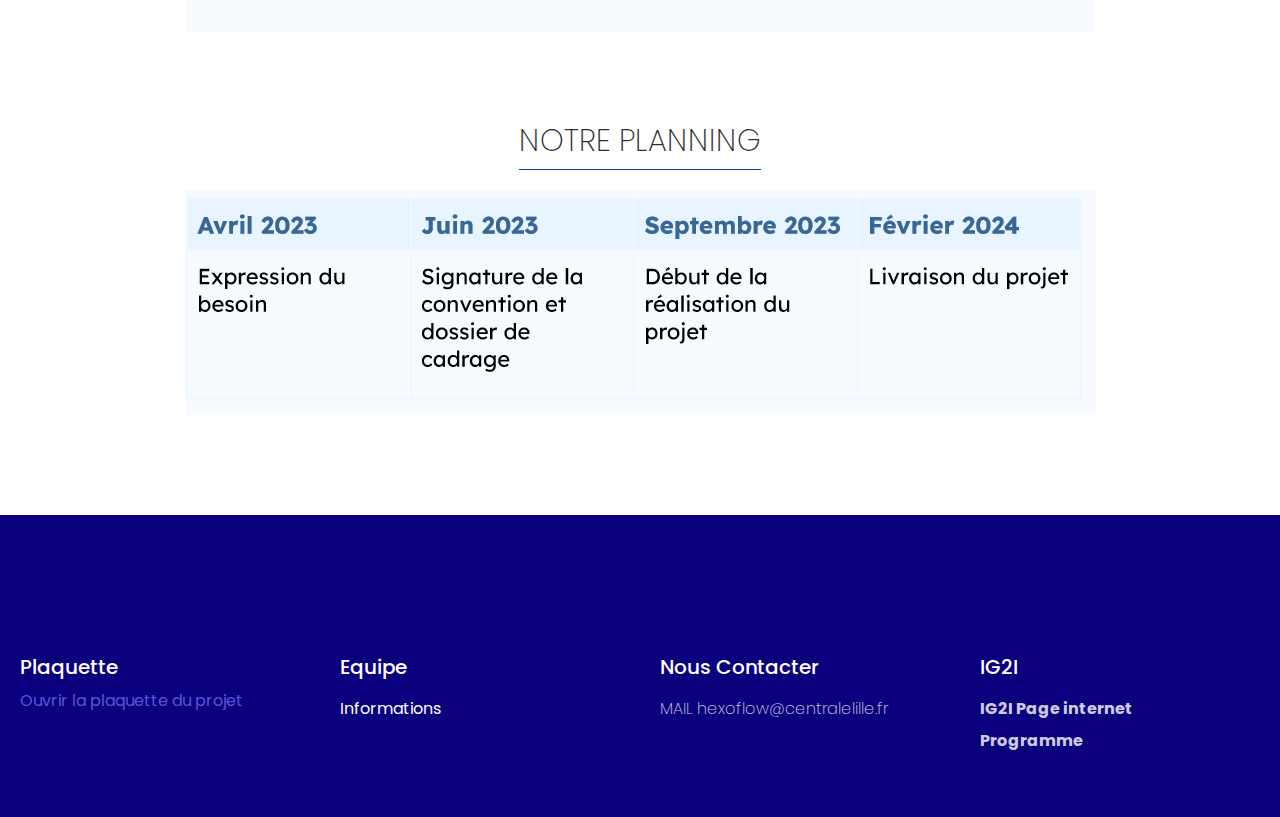
==== commit 8148548c: "modif" ====
--- a/dev-space/index.html
+++ b/dev-space/index.html
@@ -87,36 +87,21 @@
         </div>
     </div>
 
-    <!--
-    <div class="yeo-do">
-        <div class="container yeo-body">
-            <div class="columns">
-                <div class="column col-4 col-sm-12">
-                    <div class="yeo-do-content">
-                        <img src="images/template/IA2.jpg" class="image-information" alt="">
-                        <h3>Intelligence Artificielle</h3>
-                        <p>xxx</p>
-                    </div>
-                </div>
-                <div class="column col-4 col-sm-12">
-                    <div class="yeo-do-content">
-                        <img src="images/template/Cloud.jpg" class="image-information" alt="">
-                        <h3>Cloud</h3>
-                        <p>xxx</p>
-                    </div>
-                </div>
-                <div class="column col-4 col-sm-12">
-                    <div class="yeo-do-content">
-                        <img src="images/template/BigData.jpg" class="image-information" alt="">
-                        <h3>Big Data</h3>
-                        <p>xxx</p>
-                    </div>
-                </div>
-            </div>
-        </div>
-    </div>
-    -->
-        
+    <div class="yeo-work" style="padding-top: 1rem!important;">
+        <div class="container yeo-body">
+            <div class="columns">
+                <div class="column col-12">
+                    <h2 class="feature-title-txt">NOTRE EQUIPE</h2>
+                </div>
+                <div class="column col-10 centered col-sm-12">
+                    <h2 class="open-source-feature-txt">
+                        <img height="70%" width="70%" src="images/photo_equipes/groupe.png" onclick="window.location.href='equipe_infos.html';" alt="equipe_infos.html">
+                    </h2>
+                </div>
+            </div>
+        </div>
+    </div>
+
     <div class="yeo-open-source">
         <div class="container yeo-body">
             <div class="columns">
@@ -135,51 +120,7 @@
         </div>
     </div>
 
-    <div class="yeo-open-source">
-        <div class="container yeo-body">
-            <div class="columns">
-                <div class="column col-12">
-                    <h2 class="feature-title-txt">NOTRE EQUIPE</h2>
-                </div>
-                <div class="column col-10 centered col-sm-12">
-                    <h2 class="open-source-feature-txt">
-                        <img height="70%" width="70%" src="images/photo_equipes/groupe.png" onclick="window.location.href='equipe_infos.html';" alt="equipe_infos.html">
-                    </h2>
-                </div>
-            </div>
-        </div>
-    </div>
-
-    <div class="yeo-open-source" id="Demarche">
-        <div class="container yeo-body">
-            <div class="columns">
-                <div class="column col-12">
-                    <h2 class="feature-title-txt">NOTRE DEMARCHE</h2>
-                </div>
-                <div class="column col-10 centered col-sm-12">
-                    <h2 class="open-source-feature-txt">
-                        <img class="open-source-img" src="images/information/Demarche.PNG" alt="">                       
-                    </h2>
-                </div>
-            </div>
-        </div>
-    </div>
-    <div class="yeo-open-source">
-        <div class="container yeo-body">
-            <div class="columns">
-                <div class="column col-12">
-                    <h2 class="feature-title-txt">NOTRE PLANNING</h2>
-                </div>
-                <div class="column col-10 centered col-sm-12">
-                    <h2 class="open-source-feature-txt">
-                        <img class="open-source-img" src="images/information/Planning.PNG" alt="">                        
-                    </h2>
-                </div>
-            </div>
-        </div>
-    </div>
-
-    <div class="yeo-work" id="IG2I">
+    <div class="yeo-work" style="padding-top: 1rem!important;">
         <div class="container yeo-body">
             <div class="columns">
                 <div class="column col-12 col-sm-12">
@@ -188,13 +129,13 @@
                 <div class="column col-10 col-sm-12 centered">
                     <h2 class="yeo-work-feature-IG2I">
                         <br />
-                        L’<span class="yeo-work-feature-bold">IG2I</span> est une école d’ingénieur de <span class="yeo-work-feature-bold">Centrale Lille Institut</span>, spécialisée dans les <span class="yeo-work-feature-bold">systèmes d’information et le génie industriel</span>. 
-                        <br />
-                        <br />
-                        Elle a pour objectif de former des <span class="yeo-work-feature-bold">ingénieurs pour le numérique</span> ayant la capacité de concevoir, d’intégrer des composants et solutions numériques innovantes et responsables. 
-                        <br />
-                        <br />
-                        C’est une formation permettant d’avoir une vision globale des systèmes dits intelligents et interconnectés. 
+                        L’<span class="yeo-work-feature-bold">IG2I</span> est une école d’ingénieur de <span class="yeo-work-feature-bold">Centrale Lille Institut</span>, spécialisée dans les <span class="yeo-work-feature-bold">systèmes d’information et le génie industriel</span>.
+                        <br />
+                        <br />
+                        Elle a pour objectif de former des <span class="yeo-work-feature-bold">ingénieurs pour le numérique</span> ayant la capacité de concevoir, d’intégrer des composants et solutions numériques innovantes et responsables.
+                        <br />
+                        <br />
+                        C’est une formation permettant d’avoir une vision globale des systèmes dits intelligents et interconnectés.
                         <br />
                         <br />
                         <span class="yeo-work-feature-bold">Le diplôme délivré est reconnu par la CTI</span>.
@@ -203,43 +144,38 @@
             </div>
         </div>
     </div>
-    <div class="yeo-client">
-        <div class="container yeo-client-list">
-            <div class="columns">
-                <div class="column col-12">
-                    <br />
-                    <br />
-                    <br />
-                    <br />
-                    <!--
-                    <h3 class="feature-title">
-                        Les entreprises qui ont déjà fait confiance aux étudiants de l'école
-                    </h3>
-                    <div class="client-logo">
-                        <a href="#" target="_blank">
-                            <img src="./images_template/algolia.svg" height="40px" alt="">
-                        </a>
-                        <a href="#" target="_blank">
-                            <img src="./images_template/lapa-logo.svg" height="40px" alt="">
-                        </a>
-                        <a href="#" target="_blank">
-                            <img src="./images_template/hugo.svg" height="40px" alt="">
-                        </a>
-                        <a href="#" target="_blank">
-                            <img src="./images_template/codecademy.svg" height="40px" alt="">
-                        </a>
-                        <a href="#" target="_blank">
-                            <img src="./images_template/aws.svg" height="40px" alt="">
-                        </a>
-                        <a href="#" target="_blank">
-                            <img src="./images_template/stripe.svg" height="40px" alt="">
-                        </a>
-                    </div>
-                -->
-                </div>
-            </div>
-        </div>
-    </div>
+
+
+    <div class="yeo-open-source" id="Demarche">
+        <div class="container yeo-body">
+            <div class="columns">
+                <div class="column col-12">
+                    <h2 class="feature-title-txt">NOTRE DEMARCHE</h2>
+                </div>
+                <div class="column col-10 centered col-sm-12">
+                    <h2 class="open-source-feature-txt">
+                        <img class="open-source-img" src="images/information/Demarche.PNG" alt="">                       
+                    </h2>
+                </div>
+            </div>
+        </div>
+    </div>
+    <div class="yeo-open-source" style="margin-top: -100px">
+        <div class="container yeo-body">
+            <div class="columns">
+                <div class="column col-12">
+                    <h2 class="feature-title-txt">NOTRE PLANNING</h2>
+                </div>
+                <div class="column col-10 centered col-sm-12">
+                    <h2 class="open-source-feature-txt">
+                        <img class="open-source-img" src="images/information/Planning.PNG" alt="">                        
+                    </h2>
+                </div>
+            </div>
+        </div>
+    </div>
+
+
     <div class="yeo-price" id="IG2I">
         <div class="container yeo-body  col-sm-12">
             <div class="columns">
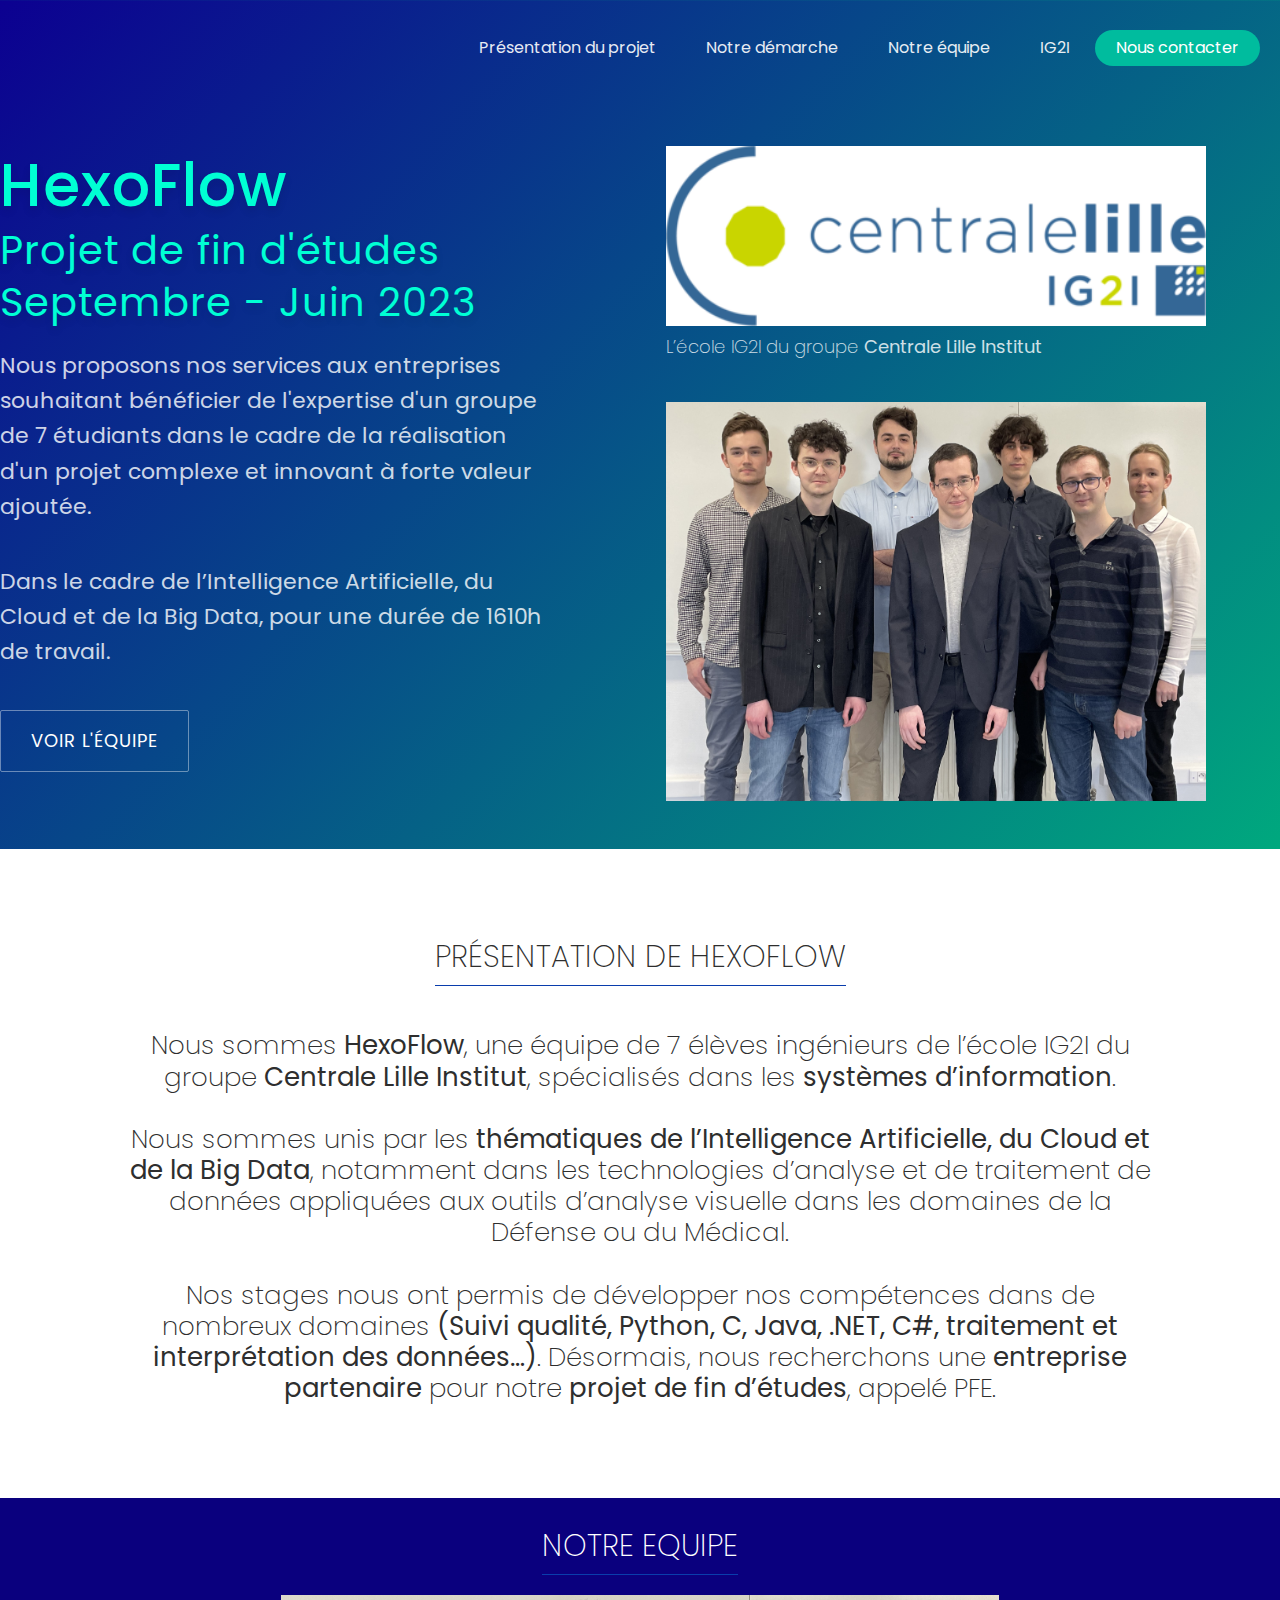
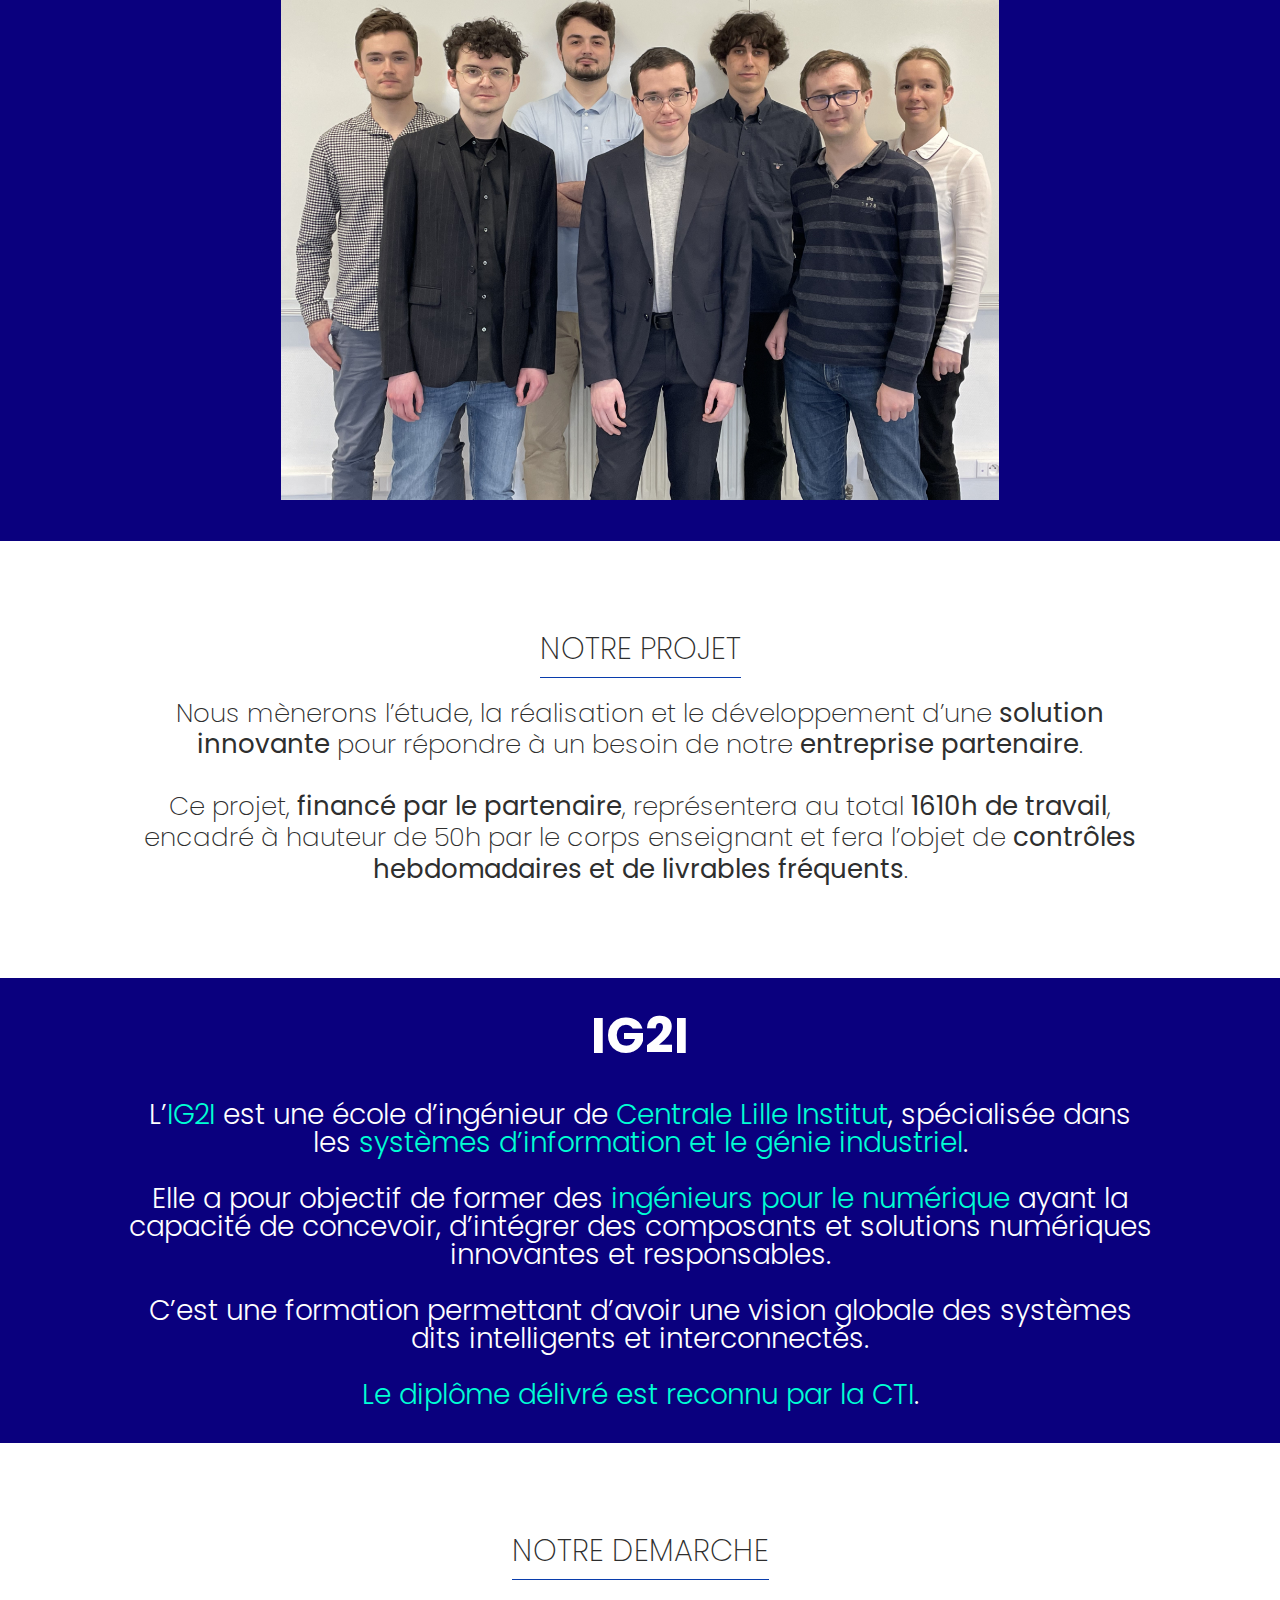
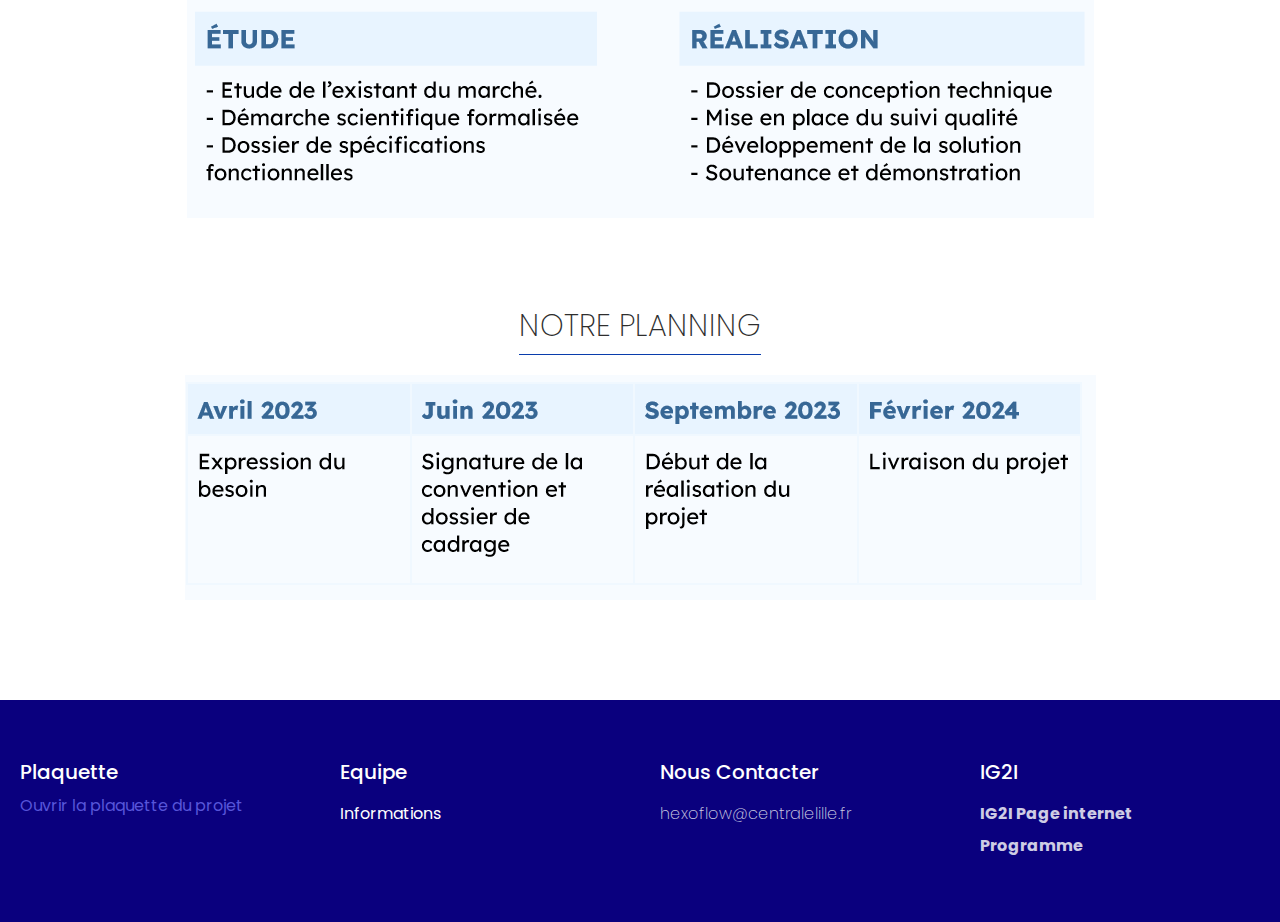
==== commit e10618ad: "change after prevue" ====
--- a/dev-space/index.html
+++ b/dev-space/index.html
@@ -31,16 +31,13 @@
                 <div class="column col-12">
                     <header class="navbar">
                         <section class="navbar-section">
-                            <a class="navbar-brand logo" href="./">
-                                <img class="logo-img" src="./images_template_template/logo.svg" alt=""><span>Hexoflow</span>
-                            </a>
                         </section>
                         <section class="navbar-section hide-sm">
                             <a class="btn btn-link" href="#pres">Présentation du projet</a>
                             <a class="btn btn-link" href="#Demarche">Notre démarche</a>
                             <a class="btn btn-link" onclick="window.location.href='equipe_infos.html';">Notre équipe</a>
                             <a class="btn btn-link" href="#IG2I">IG2I</a>
-                            <a class="btn btn-primary btn-hire-me" href="#" >Nous contacter</a>
+                            <a class="btn btn-primary btn-hire-me" onclick="window.location.href='messagerie.html';" >Nous contacter</a>
                         </section>
                     </header>
                 </div>
@@ -48,20 +45,33 @@
         </div>
         <div class="container slogan">
             <div class="columns">
-                <div class="column col-7 col-sm-12">
+                <div class="css-slogan">
                     <div class="slogan-content">
                         <h1>
-                            <span class="slogan-bold">HexoFlow</span>
-                            <span class="slogan-bold">Projet de fin d'études</span>
+                            <span class="slogan-bold-s">HexoFlow</span>
+                            <span class="slogan-bold-ss">Projet de fin d'études</span>
+                            <span class="slogan-bold-ss">Septembre - Juin 2023</span>
                         </h1>
-                        <p>Nous proposons nos services aux entreprises souhaitant bénéficier de l'expertise d'un groupe de 7 étudiants
+                        <p class="slogan-txt">Nous proposons nos services aux entreprises souhaitant bénéficier de l'expertise d'un groupe de 7 étudiants
                             dans le cadre de la réalisation d'un projet complexe et innovant à forte valeur ajoutée.</p>
+                        <p class="slogan-txt">
+                            Dans le cadre de l’Intelligence Artificielle, du Cloud et de la Big Data, pour une durée de 1610h de travail.
+                        </p>
                         <a class="btn btn-primary btn-lg btn-start" onclick="window.location.href='equipe_infos.html';">Voir l'équipe</a>
                     </div>
-                </div>
-
-                </div>
-            </div>
+
+                    <div>
+                        <img height="180px" width="88%" src="images/logo/IG2I.png" onclick="window.location.href='equipe_infos.html';" alt="equipe_infos.html">
+
+                        <p>
+                            L’école IG2I du groupe <strong>Centrale Lille Institut</strong>
+                        </p>
+
+                        <img height="62%" width="88%" src="images/photo_equipes/groupe.png" onclick="window.location.href='equipe_infos.html';" alt="equipe_infos.html">
+                    </div>
+                </div>
+            </div>
+        </div>
     </div>
 
 
@@ -120,7 +130,7 @@
         </div>
     </div>
 
-    <div class="yeo-work" style="padding-top: 1rem!important;">
+    <div class="yeo-work" style="padding-top: 1rem!important;" id="IG2I">
         <div class="container yeo-body">
             <div class="columns">
                 <div class="column col-12 col-sm-12">
@@ -171,14 +181,6 @@
                         <img class="open-source-img" src="images/information/Planning.PNG" alt="">                        
                     </h2>
                 </div>
-            </div>
-        </div>
-    </div>
-
-
-    <div class="yeo-price" id="IG2I">
-        <div class="container yeo-body  col-sm-12">
-            <div class="columns">
             </div>
         </div>
     </div>
@@ -214,7 +216,7 @@
                         <h4>Nous Contacter</h4>
                         <ul class="nav">
                             <li class="nav-item">
-                                <a href="hexoflow@centralelille.fr">MAIL hexoflow@centralelille.fr</a>
+                                <a>hexoflow@centralelille.fr</a>
                             </li>
                             
                         </ul>
--- a/dev-space/css/yeo.css
+++ b/dev-space/css/yeo.css
@@ -65,7 +65,19 @@
 background-image: linear-gradient(134deg, #0C0091 0%, #00A87E 100%);
 }
 
+.yeo-slogan .slogan-txt {
+    display: block;
+}
+
 .yeo-slogan .slogan-bold {
+    display: block;
+}
+
+.yeo-slogan .slogan-bold-s {
+    display: block;
+}
+
+.yeo-slogan .slogan-bold-ss {
     display: block;
 }
 
@@ -119,6 +131,22 @@
     color: #00ffd4;
 }
 
+.slogan .slogan-txt{
+    font-weight: 400;
+    font-size: 1.1rem;
+}
+
+.slogan .slogan-bold-s{
+    color: #00ffd4;
+    font-weight: 500;
+    font-size: 3rem;
+}
+
+.slogan .slogan-bold-ss {
+    color: #00ffd4;
+    font-weight: 400;
+    font-size: 2rem;
+}
 
 .slogan .btn-start {
     padding: .9rem 1.5rem;
@@ -282,6 +310,18 @@
     opacity: .5;
 }
 
+.yeo-team .title-texte1 {
+    margin-top: 20px;
+    font-size: .8rem;
+    opacity: .5;
+}
+
+.yeo-team .title-texte2 {
+    margin-top: 5px;
+    font-size: .8rem;
+    opacity: .5;
+}
+
 
 .yeo-team img {
     max-width: 250px;
@@ -529,6 +569,20 @@
     }
 
     .yeo-team .title {
+        font-size: .8rem;
+        opacity: .5;
+        padding-bottom: 2rem;
+        display: block;
+    }
+
+    .yeo-team .title-texte1 {
+        font-size: .8rem;
+        opacity: .5;
+        padding-bottom: 2rem;
+        display: block;
+    }
+
+    .yeo-team .title-texte2 {
         font-size: .8rem;
         opacity: .5;
         padding-bottom: 2rem;
